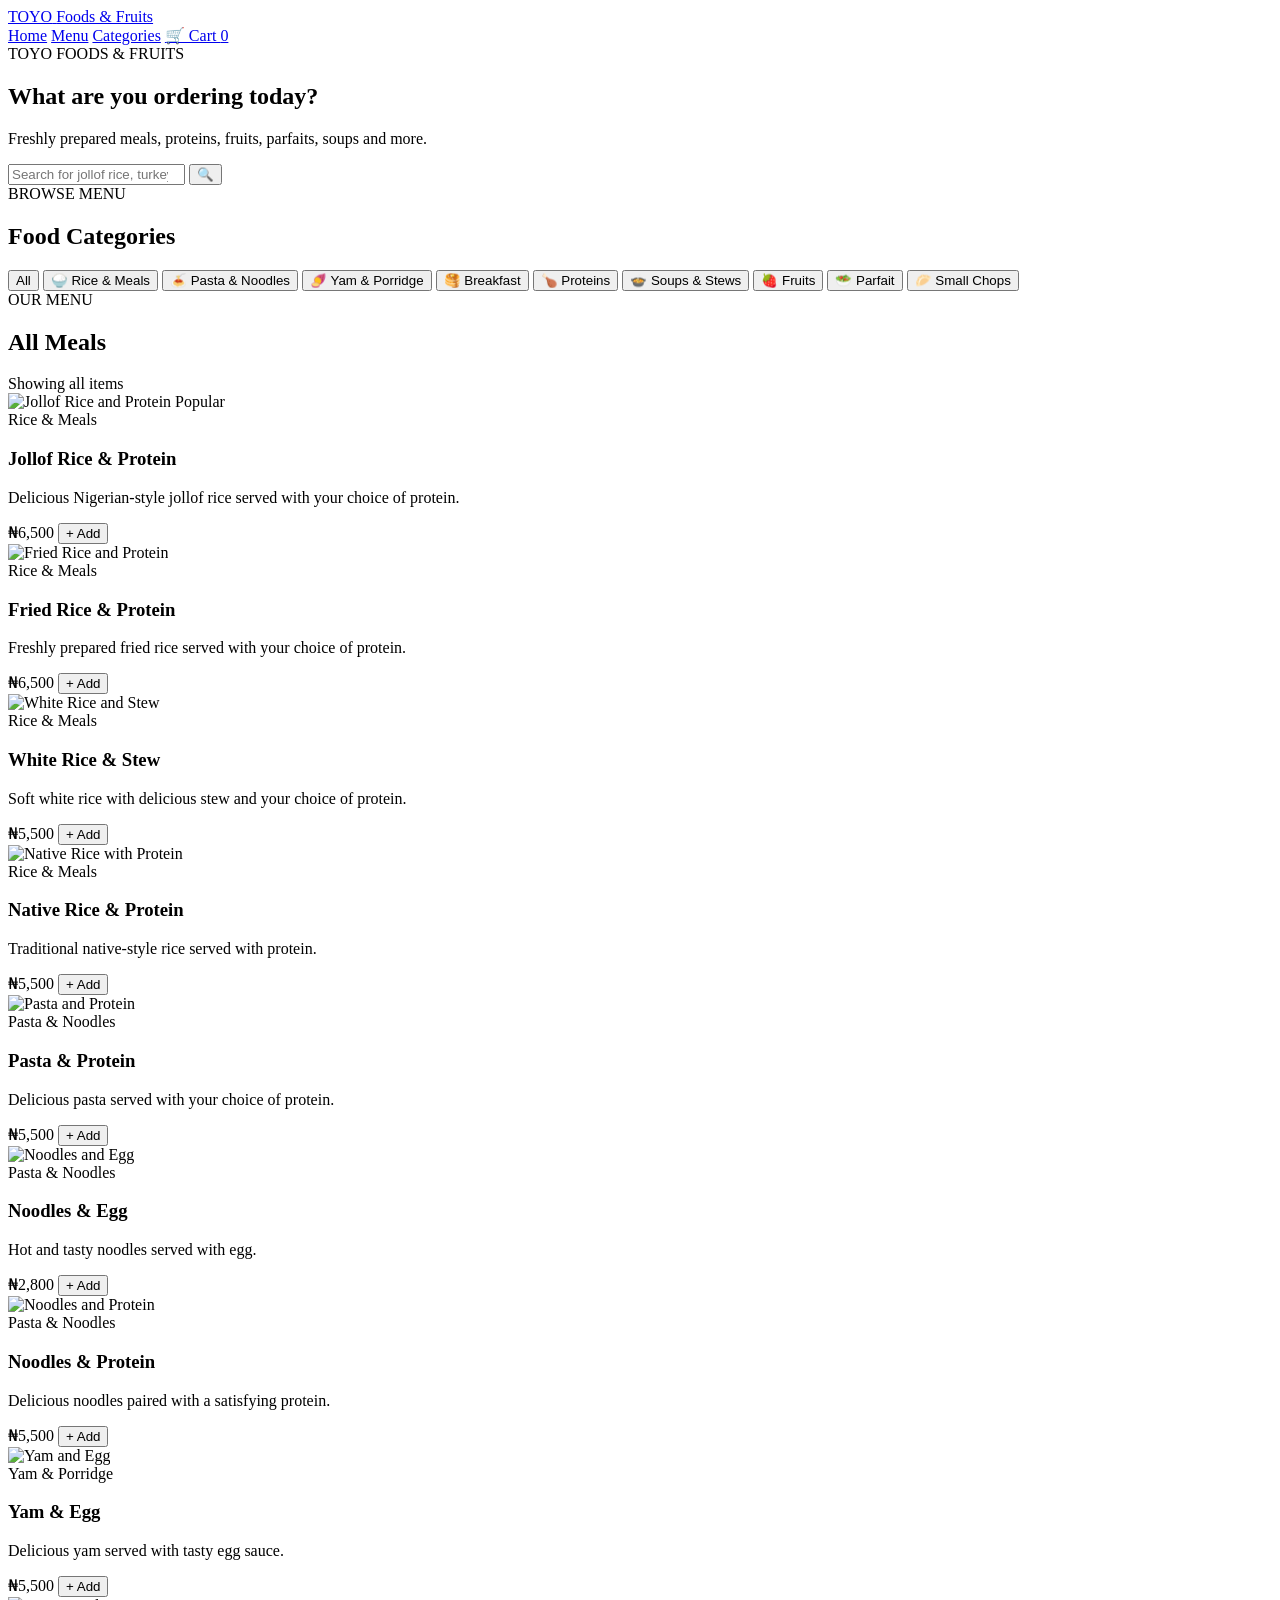
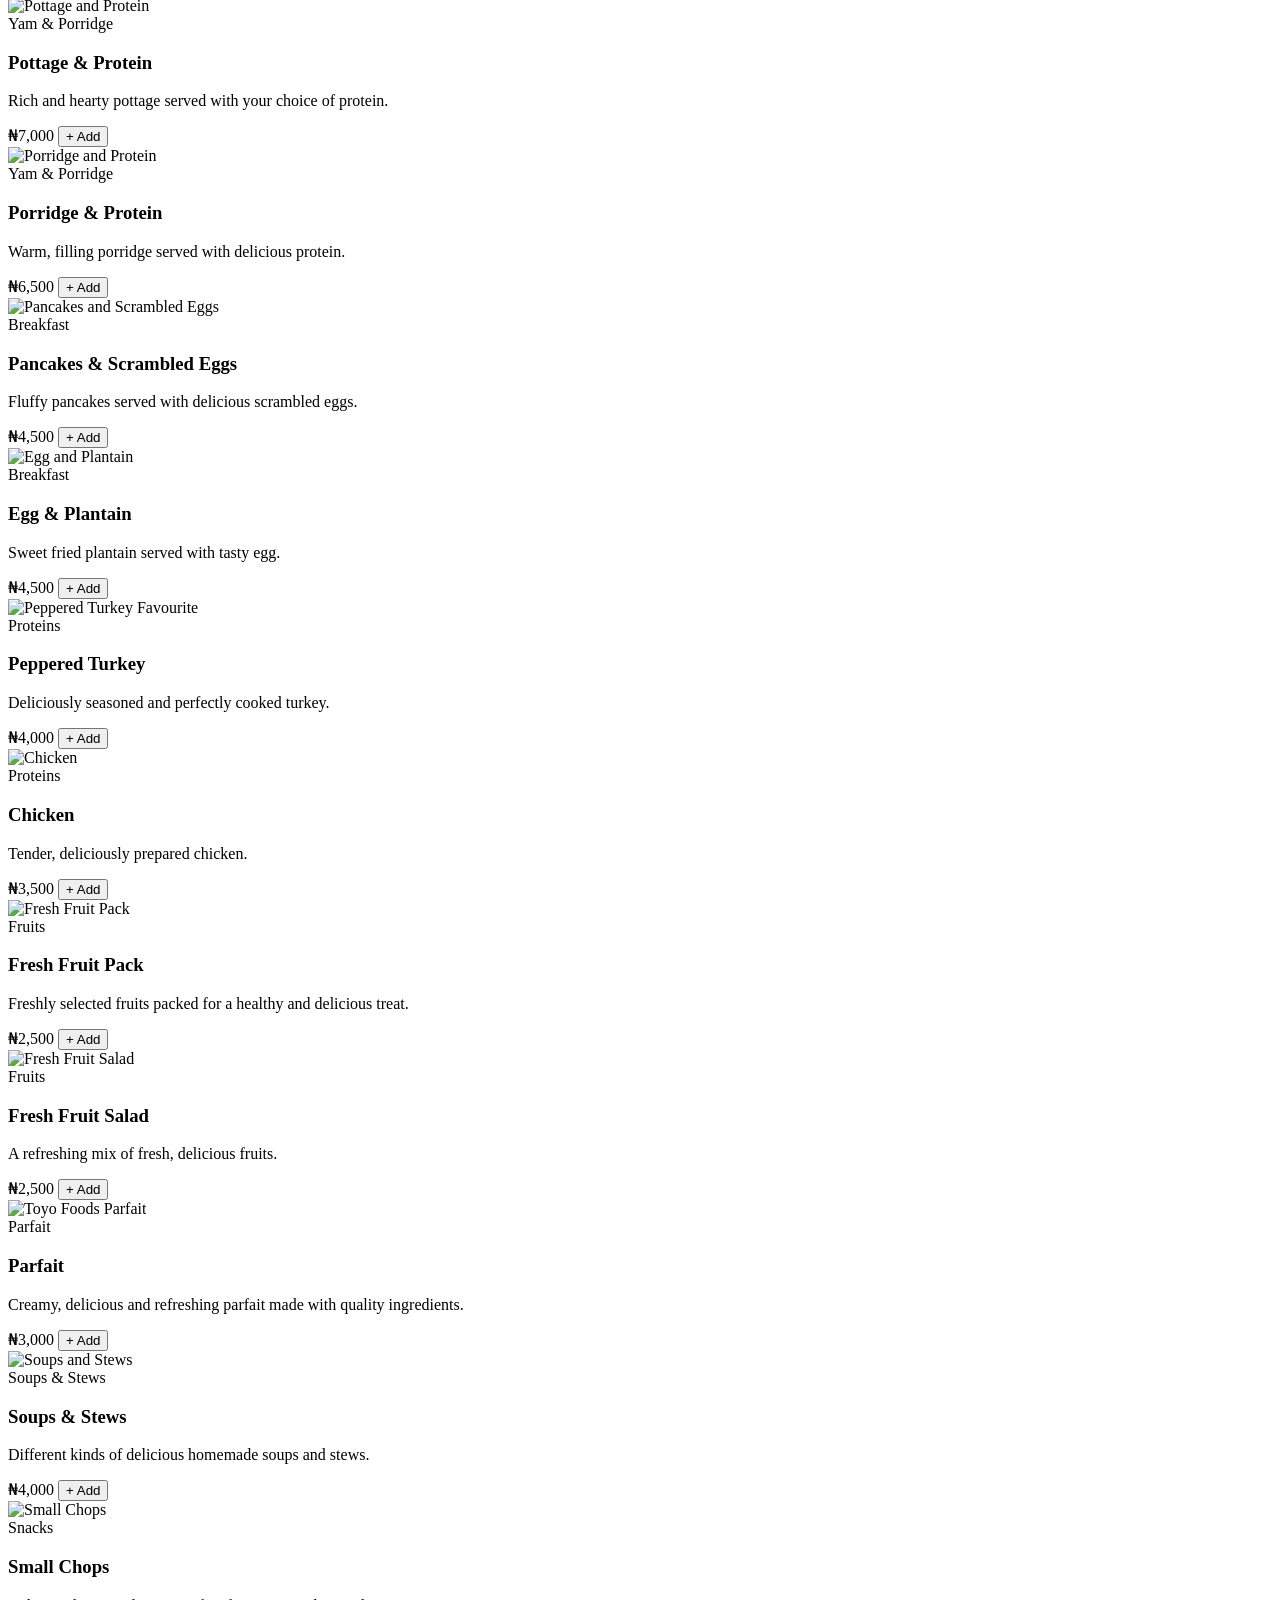
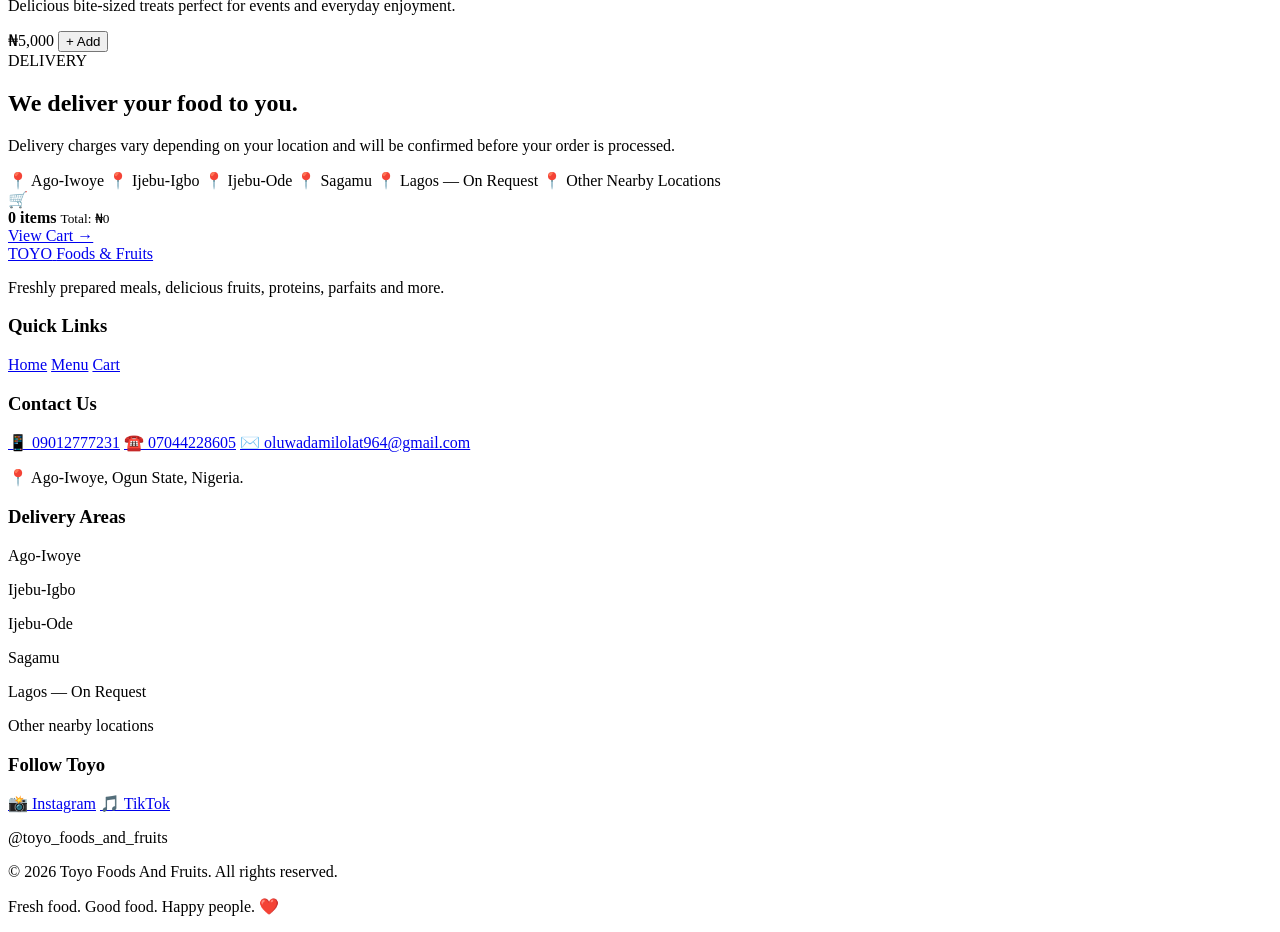
==== index.html @ 5f8ad66f "Add files via upload" ====
<!DOCTYPE html>
<html lang="en">
<head>
    <meta charset="UTF-8">
    <meta name="viewport" content="width=device-width, initial-scale=1.0">
    <meta name="description" content="Shop delicious meals, proteins, fruits, parfaits, soups, noodles, pasta, small chops and more from Toyo Foods And Fruits.">
    <meta name="keywords" content="Toyo Foods And Fruits, food delivery Ago-Iwoye, Nigerian food, Jollof Rice, Fried Rice, White Rice, Turkey, Chicken, Fruits, Parfait, Soups, Small Chops">
    <meta name="author" content="Toyo Foods And Fruits">
    <meta name="theme-color" content="#b00020">
    <title>Menu | Toyo Foods And Fruits</title>

    <link rel="preconnect" href="https://fonts.googleapis.com">
    <link rel="preconnect" href="https://fonts.gstatic.com" crossorigin>
    <link href="https://fonts.googleapis.com/css2?family=DM+Sans:wght@400;500;600;700&family=Playfair+Display:wght@600;700;800&display=swap" rel="stylesheet">
    <link rel="stylesheet" href="css/style.css">
</head>
<body>

<header class="header">
    <div class="container navbar">
        <a href="index.html" class="logo">
            <span class="logo-main">TOYO</span>
            <span class="logo-sub">Foods & Fruits</span>
        </a>
        <nav class="nav">
            <a href="index.html">Home</a>
            <a href="products.html" class="active">Menu</a>
            <a href="#categories">Categories</a>
            <a href="cart.html" class="cart-link">
                🛒 Cart
                <span id="cart-count">0</span>
            </a>
        </nav>
    </div>
</header>

<main>
    <section class="menu-hero">
        <div class="container">
            <span class="section-label">TOYO FOODS & FRUITS</span>
            <h1>What are you <span>ordering today?</span></h1>
            <p>Freshly prepared meals, proteins, fruits, parfaits, soups and more.</p>
            <div class="search-box">
                <input type="search" id="search-input" placeholder="Search for jollof rice, turkey, fruits..." aria-label="Search products">
                <button type="button" id="search-btn" aria-label="Search">🔍</button>
            </div>
        </div>
    </section>

    <section class="categories-section" id="categories">
        <div class="container">
            <div class="section-heading">
                <div>
                    <span class="section-label">BROWSE MENU</span>
                    <h2>Food Categories</h2>
                </div>
            </div>
            <div class="category-list">
                <button class="category-filter active" data-category="all">All</button>
                <button class="category-filter" data-category="rice">🍚 Rice & Meals</button>
                <button class="category-filter" data-category="pasta">🍝 Pasta & Noodles</button>
                <button class="category-filter" data-category="yam">🍠 Yam & Porridge</button>
                <button class="category-filter" data-category="breakfast">🥞 Breakfast</button>
                <button class="category-filter" data-category="protein">🍗 Proteins</button>
                <button class="category-filter" data-category="soups">🍲 Soups & Stews</button>
                <button class="category-filter" data-category="fruits">🍓 Fruits</button>
                <button class="category-filter" data-category="parfait">🥗 Parfait</button>
                <button class="category-filter" data-category="snacks">🥟 Small Chops</button>
            </div>
        </div>
    </section>

    <section class="products-section" id="all-menu">
        <div class="container">
            <div class="section-heading">
                <div>
                    <span class="section-label">OUR MENU</span>
                    <h2>All Meals</h2>
                </div>
                <span class="product-count" id="product-count">Showing all items</span>
            </div>

            <div class="product-grid" id="product-grid">

                <!-- RICE & MEALS -->
                <article class="product-card" data-category="rice" data-name="Jollof Rice and Protein">
                    <div class="product-image">
                        <img src="https://images.unsplash.com/photo-1604329760661-e7b2c5e6d8e0?w=800&q=80" alt="Jollof Rice and Protein" loading="lazy">
                        <span class="product-badge">Popular</span>
                    </div>
                    <div class="product-info">
                        <span class="product-category">Rice & Meals</span>
                        <h3>Jollof Rice & Protein</h3>
                        <p>Delicious Nigerian-style jollof rice served with your choice of protein.</p>
                        <div class="product-bottom">
                            <span class="price">₦6,500</span>
                            <button class="add-cart" data-product="Jollof Rice & Protein" data-price="6500">+ Add</button>
                        </div>
                    </div>
                </article>

                <article class="product-card" data-category="rice" data-name="Fried Rice and Protein">
                    <div class="product-image">
                        <img src="https://answersafrica.com/wp-content/uploads/2016/02/nigerian-fried-rice.jpg" alt="Fried Rice and Protein" loading="lazy">
                    </div>
                    <div class="product-info">
                        <span class="product-category">Rice & Meals</span>
                        <h3>Fried Rice & Protein</h3>
                        <p>Freshly prepared fried rice served with your choice of protein.</p>
                        <div class="product-bottom">
                            <span class="price">₦6,500</span>
                            <button class="add-cart" data-product="Fried Rice & Protein" data-price="6500">+ Add</button>
                        </div>
                    </div>
                </article>

                <article class="product-card" data-category="rice" data-name="White Rice and Stew">
                    <div class="product-image">
                        <img src="https://images.unsplash.com/photo-1516684669134-de6f7c473a2a?w=800&q=80" alt="White Rice and Stew" loading="lazy">
                    </div>
                    <div class="product-info">
                        <span class="product-category">Rice & Meals</span>
                        <h3>White Rice & Stew</h3>
                        <p>Soft white rice with delicious stew and your choice of protein.</p>
                        <div class="product-bottom">
                            <span class="price">₦5,500</span>
                            <button class="add-cart" data-product="White Rice and Stew" data-price="5500">+ Add</button>
                        </div>
                    </div>
                </article>

                <article class="product-card" data-category="rice" data-name="Native Rice with Protein">
                    <div class="product-image">
                        <img src="https://images.unsplash.com/photo-1586201375761-83865001e31c?w=800&q=80" alt="Native Rice with Protein" loading="lazy">
                    </div>
                    <div class="product-info">
                        <span class="product-category">Rice & Meals</span>
                        <h3>Native Rice & Protein</h3>
                        <p>Traditional native-style rice served with protein.</p>
                        <div class="product-bottom">
                            <span class="price">₦5,500</span>
                            <button class="add-cart" data-product="Native Rice and Protein" data-price="5500">+ Add</button>
                        </div>
                    </div>
                </article>

                <!-- PASTA & NOODLES -->
                <article class="product-card" data-category="pasta" data-name="Pasta and Protein">
                    <div class="product-image">
                        <img src="https://images.unsplash.com/photo-1621996346565-e3dbc646d9a9?w=800&q=80" alt="Pasta and Protein" loading="lazy">
                    </div>
                    <div class="product-info">
                        <span class="product-category">Pasta & Noodles</span>
                        <h3>Pasta & Protein</h3>
                        <p>Delicious pasta served with your choice of protein.</p>
                        <div class="product-bottom">
                            <span class="price">₦5,500</span>
                            <button class="add-cart" data-product="Pasta and Protein" data-price="5500">+ Add</button>
                        </div>
                    </div>
                </article>

                <article class="product-card" data-category="pasta" data-name="Noodles and Egg">
                    <div class="product-image">
                        <img src="https://images.unsplash.com/photo-1569718212165-3a8278d5f624?w=800&q=80" alt="Noodles and Egg" loading="lazy">
                    </div>
                    <div class="product-info">
                        <span class="product-category">Pasta & Noodles</span>
                        <h3>Noodles & Egg</h3>
                        <p>Hot and tasty noodles served with egg.</p>
                        <div class="product-bottom">
                            <span class="price">₦2,800</span>
                            <button class="add-cart" data-product="Noodles and Egg" data-price="2800">+ Add</button>
                        </div>
                    </div>
                </article>

                <article class="product-card" data-category="pasta" data-name="Noodles and Protein">
                    <div class="product-image">
                        <img src="https://images.unsplash.com/photo-1612929632978-d9d548359d96?w=800&q=80" alt="Noodles and Protein" loading="lazy">
                    </div>
                    <div class="product-info">
                        <span class="product-category">Pasta & Noodles</span>
                        <h3>Noodles & Protein</h3>
                        <p>Delicious noodles paired with a satisfying protein.</p>
                        <div class="product-bottom">
                            <span class="price">₦5,500</span>
                            <button class="add-cart" data-product="Noodles and Protein" data-price="5500">+ Add</button>
                        </div>
                    </div>
                </article>

                <!-- YAM & PORRIDGE -->
                <article class="product-card" data-category="yam" data-name="Yam and Egg">
                    <div class="product-image">
                        <img src="https://images.unsplash.com/photo-1604329760661-e7b2c5e6d8e0?w=800&q=80" alt="Yam and Egg" loading="lazy">
                    </div>
                    <div class="product-info">
                        <span class="product-category">Yam & Porridge</span>
                        <h3>Yam & Egg</h3>
                        <p>Delicious yam served with tasty egg sauce.</p>
                        <div class="product-bottom">
                            <span class="price">₦5,500</span>
                            <button class="add-cart" data-product="Yam and Egg" data-price="5500">+ Add</button>
                        </div>
                    </div>
                </article>

                <article class="product-card" data-category="yam" data-name="Pottage and Protein">
                    <div class="product-image">
                        <img src="https://images.unsplash.com/photo-1547592166-23ac45744acd?w=800&q=80" alt="Pottage and Protein" loading="lazy">
                    </div>
                    <div class="product-info">
                        <span class="product-category">Yam & Porridge</span>
                        <h3>Pottage & Protein</h3>
                        <p>Rich and hearty pottage served with your choice of protein.</p>
                        <div class="product-bottom">
                            <span class="price">₦7,000</span>
                            <button class="add-cart" data-product="Pottage and Protein" data-price="7000">+ Add</button>
                        </div>
                    </div>
                </article>

                <article class="product-card" data-category="yam" data-name="Porridge and Protein">
                    <div class="product-image">
                        <img src="https://images.unsplash.com/photo-1547592166-23ac45744acd?w=800&q=80" alt="Porridge and Protein" loading="lazy">
                    </div>
                    <div class="product-info">
                        <span class="product-category">Yam & Porridge</span>
                        <h3>Porridge & Protein</h3>
                        <p>Warm, filling porridge served with delicious protein.</p>
                        <div class="product-bottom">
                            <span class="price">₦6,500</span>
                            <button class="add-cart" data-product="Porridge and Protein" data-price="6500">+ Add</button>
                        </div>
                    </div>
                </article>

                <!-- BREAKFAST -->
                <article class="product-card" data-category="breakfast" data-name="Pancakes and Scrambled Eggs">
                    <div class="product-image">
                        <img src="https://images.unsplash.com/photo-1528207776546-365bb710ee93?w=800&q=80" alt="Pancakes and Scrambled Eggs" loading="lazy">
                    </div>
                    <div class="product-info">
                        <span class="product-category">Breakfast</span>
                        <h3>Pancakes & Scrambled Eggs</h3>
                        <p>Fluffy pancakes served with delicious scrambled eggs.</p>
                        <div class="product-bottom">
                            <span class="price">₦4,500</span>
                            <button class="add-cart" data-product="Pancakes and Scrambled Eggs" data-price="4500">+ Add</button>
                        </div>
                    </div>
                </article>

                <article class="product-card" data-category="breakfast" data-name="Egg and Plantain">
                    <div class="product-image">
                        <img src="https://images.unsplash.com/photo-1604329760661-e7b2c5e6d8e0?w=800&q=80" alt="Egg and Plantain" loading="lazy">
                    </div>
                    <div class="product-info">
                        <span class="product-category">Breakfast</span>
                        <h3>Egg & Plantain</h3>
                        <p>Sweet fried plantain served with tasty egg.</p>
                        <div class="product-bottom">
                            <span class="price">₦4,500</span>
                            <button class="add-cart" data-product="Egg and Plantain" data-price="4500">+ Add</button>
                        </div>
                    </div>
                </article>

                <!-- PROTEINS -->
                <article class="product-card" data-category="protein" data-name="Peppered Turkey">
                    <div class="product-image">
                        <img src="https://images.unsplash.com/photo-1604503468506-a8da13d82791?w=800&q=80" alt="Peppered Turkey" loading="lazy">
                        <span class="product-badge">Favourite</span>
                    </div>
                    <div class="product-info">
                        <span class="product-category">Proteins</span>
                        <h3>Peppered Turkey</h3>
                        <p>Deliciously seasoned and perfectly cooked turkey.</p>
                        <div class="product-bottom">
                            <span class="price">₦4,000</span>
                            <button class="add-cart" data-product="Peppered Turkey" data-price="4000">+ Add</button>
                        </div>
                    </div>
                </article>

                <article class="product-card" data-category="protein" data-name="Chicken">
                    <div class="product-image">
                        <img src="https://images.unsplash.com/photo-1598103442097-8b74394b95c6?w=800&q=80" alt="Chicken" loading="lazy">
                    </div>
                    <div class="product-info">
                        <span class="product-category">Proteins</span>
                        <h3>Chicken</h3>
                        <p>Tender, deliciously prepared chicken.</p>
                        <div class="product-bottom">
                            <span class="price">₦3,500</span>
                            <button class="add-cart" data-product="Chicken" data-price="3500">+ Add</button>
                        </div>
                    </div>
                </article>

                <!-- FRUITS -->
                <article class="product-card" data-category="fruits" data-name="Fruit Pack">
                    <div class="product-image">
                        <img src="https://images.unsplash.com/photo-1610832958506-aa56368176cf?w=800&q=80" alt="Fresh Fruit Pack" loading="lazy">
                    </div>
                    <div class="product-info">
                        <span class="product-category">Fruits</span>
                        <h3>Fresh Fruit Pack</h3>
                        <p>Freshly selected fruits packed for a healthy and delicious treat.</p>
                        <div class="product-bottom">
                            <span class="price">₦2,500</span>
                            <button class="add-cart" data-product="Fruit Pack" data-price="2500">+ Add</button>
                        </div>
                    </div>
                </article>

                <article class="product-card" data-category="fruits" data-name="Fruit Salad">
                    <div class="product-image">
                        <img src="https://images.unsplash.com/photo-1564093497595-593b96d80180?w=800&q=80" alt="Fresh Fruit Salad" loading="lazy">
                    </div>
                    <div class="product-info">
                        <span class="product-category">Fruits</span>
                        <h3>Fresh Fruit Salad</h3>
                        <p>A refreshing mix of fresh, delicious fruits.</p>
                        <div class="product-bottom">
                            <span class="price">₦2,500</span>
                            <button class="add-cart" data-product="Fruit Salad" data-price="2500">+ Add</button>
                        </div>
                    </div>
                </article>

                <!-- PARFAIT -->
                <article class="product-card" data-category="parfait" data-name="Parfait">
                    <div class="product-image">
                        <img src="https://images.unsplash.com/photo-1488477181946-6428a0291777?w=800&q=80" alt="Toyo Foods Parfait" loading="lazy">
                    </div>
                    <div class="product-info">
                        <span class="product-category">Parfait</span>
                        <h3>Parfait</h3>
                        <p>Creamy, delicious and refreshing parfait made with quality ingredients.</p>
                        <div class="product-bottom">
                            <span class="price">₦3,000</span>
                            <button class="add-cart" data-product="Parfait" data-price="3000">+ Add</button>
                        </div>
                    </div>
                </article>

                <!-- SOUPS & STEWS -->
                <article class="product-card" data-category="soups" data-name="Soups and Stews">
                    <div class="product-image">
                        <img src="https://images.unsplash.com/photo-1547592166-23ac45744acd?w=800&q=80" alt="Soups and Stews" loading="lazy">
                    </div>
                    <div class="product-info">
                        <span class="product-category">Soups & Stews</span>
                        <h3>Soups & Stews</h3>
                        <p>Different kinds of delicious homemade soups and stews.</p>
                        <div class="product-bottom">
                            <span class="price">₦4,000</span>
                            <button class="add-cart" data-product="Soups and Stews" data-price="4000">+ Add</button>
                        </div>
                    </div>
                </article>

                <!-- SMALL CHOPS -->
                <article class="product-card" data-category="snacks" data-name="Small Chops">
                    <div class="product-image">
                        <img src="https://images.unsplash.com/photo-1626082927389-6cd097cdc6ec?w=800&q=80" alt="Small Chops" loading="lazy">
                    </div>
                    <div class="product-info">
                        <span class="product-category">Snacks</span>
                        <h3>Small Chops</h3>
                        <p>Delicious bite-sized treats perfect for events and everyday enjoyment.</p>
                        <div class="product-bottom">
                            <span class="price">₦5,000</span>
                            <button class="add-cart" data-product="Small Chops" data-price="5000">+ Add</button>
                        </div>
                    </div>
                </article>

            </div>
        </div>
    </section>

    <section class="delivery-section">
        <div class="container">
            <div class="delivery-content">
                <span class="section-label">DELIVERY</span>
                <h2>We deliver your food to you.</h2>
                <p>Delivery charges vary depending on your location and will be confirmed before your order is processed.</p>
                <div class="delivery-areas">
                    <span>📍 Ago-Iwoye</span>
                    <span>📍 Ijebu-Igbo</span>
                    <span>📍 Ijebu-Ode</span>
                    <span>📍 Sagamu</span>
                    <span>📍 Lagos — On Request</span>
                    <span>📍 Other Nearby Locations</span>
                </div>
            </div>
        </div>
    </section>
</main>

<div class="cart-bar" id="cart-bar">
    <div class="cart-summary">
        <span class="cart-icon">🛒</span>
        <div>
            <strong><span id="cart-items">0</span> items</strong>
            <small>Total: ₦<span id="cart-total">0</span></small>
        </div>
    </div>
    <a href="cart.html" class="checkout-btn">View Cart →</a>
</div>

<footer class="footer">
    <div class="container footer-grid">
        <div class="footer-column footer-brand">
            <a href="index.html" class="logo">
                <span class="logo-main">TOYO</span>
                <span class="logo-sub">Foods & Fruits</span>
            </a>
            <p>Freshly prepared meals, delicious fruits, proteins, parfaits and more.</p>
        </div>
        <div class="footer-column">
            <h3>Quick Links</h3>
            <a href="index.html">Home</a>
            <a href="products.html">Menu</a>
            <a href="cart.html">Cart</a>
        </div>
        <div class="footer-column">
            <h3>Contact Us</h3>
            <a href="tel:09012777231">📱 09012777231</a>
            <a href="tel:07044228605">☎️ 07044228605</a>
            <a href="mailto:oluwadamilolat964@gmail.com">✉️ oluwadamilolat964@gmail.com</a>
            <p>📍 Ago-Iwoye, Ogun State, Nigeria.</p>
        </div>
        <div class="footer-column">
            <h3>Delivery Areas</h3>
            <p>Ago-Iwoye</p>
            <p>Ijebu-Igbo</p>
            <p>Ijebu-Ode</p>
            <p>Sagamu</p>
            <p>Lagos — On Request</p>
            <p>Other nearby locations</p>
        </div>
        <div class="footer-column">
            <h3>Follow Toyo</h3>
            <a href="https://www.instagram.com/toyofoodsandfruits/" target="_blank" rel="noopener noreferrer">📸 Instagram</a>
            <a href="#" target="_blank" rel="noopener noreferrer">🎵 TikTok</a>
            <p>@toyo_foods_and_fruits</p>
        </div>
    </div>
    <div class="footer-bottom">
        <div class="container">
            <p>© 2026 Toyo Foods And Fruits. All rights reserved.</p>
            <p>Fresh food. Good food. Happy people. ❤️</p>
        </div>
    </div>
</footer>

<script src="js/script.js"></script>
</body>
</html>
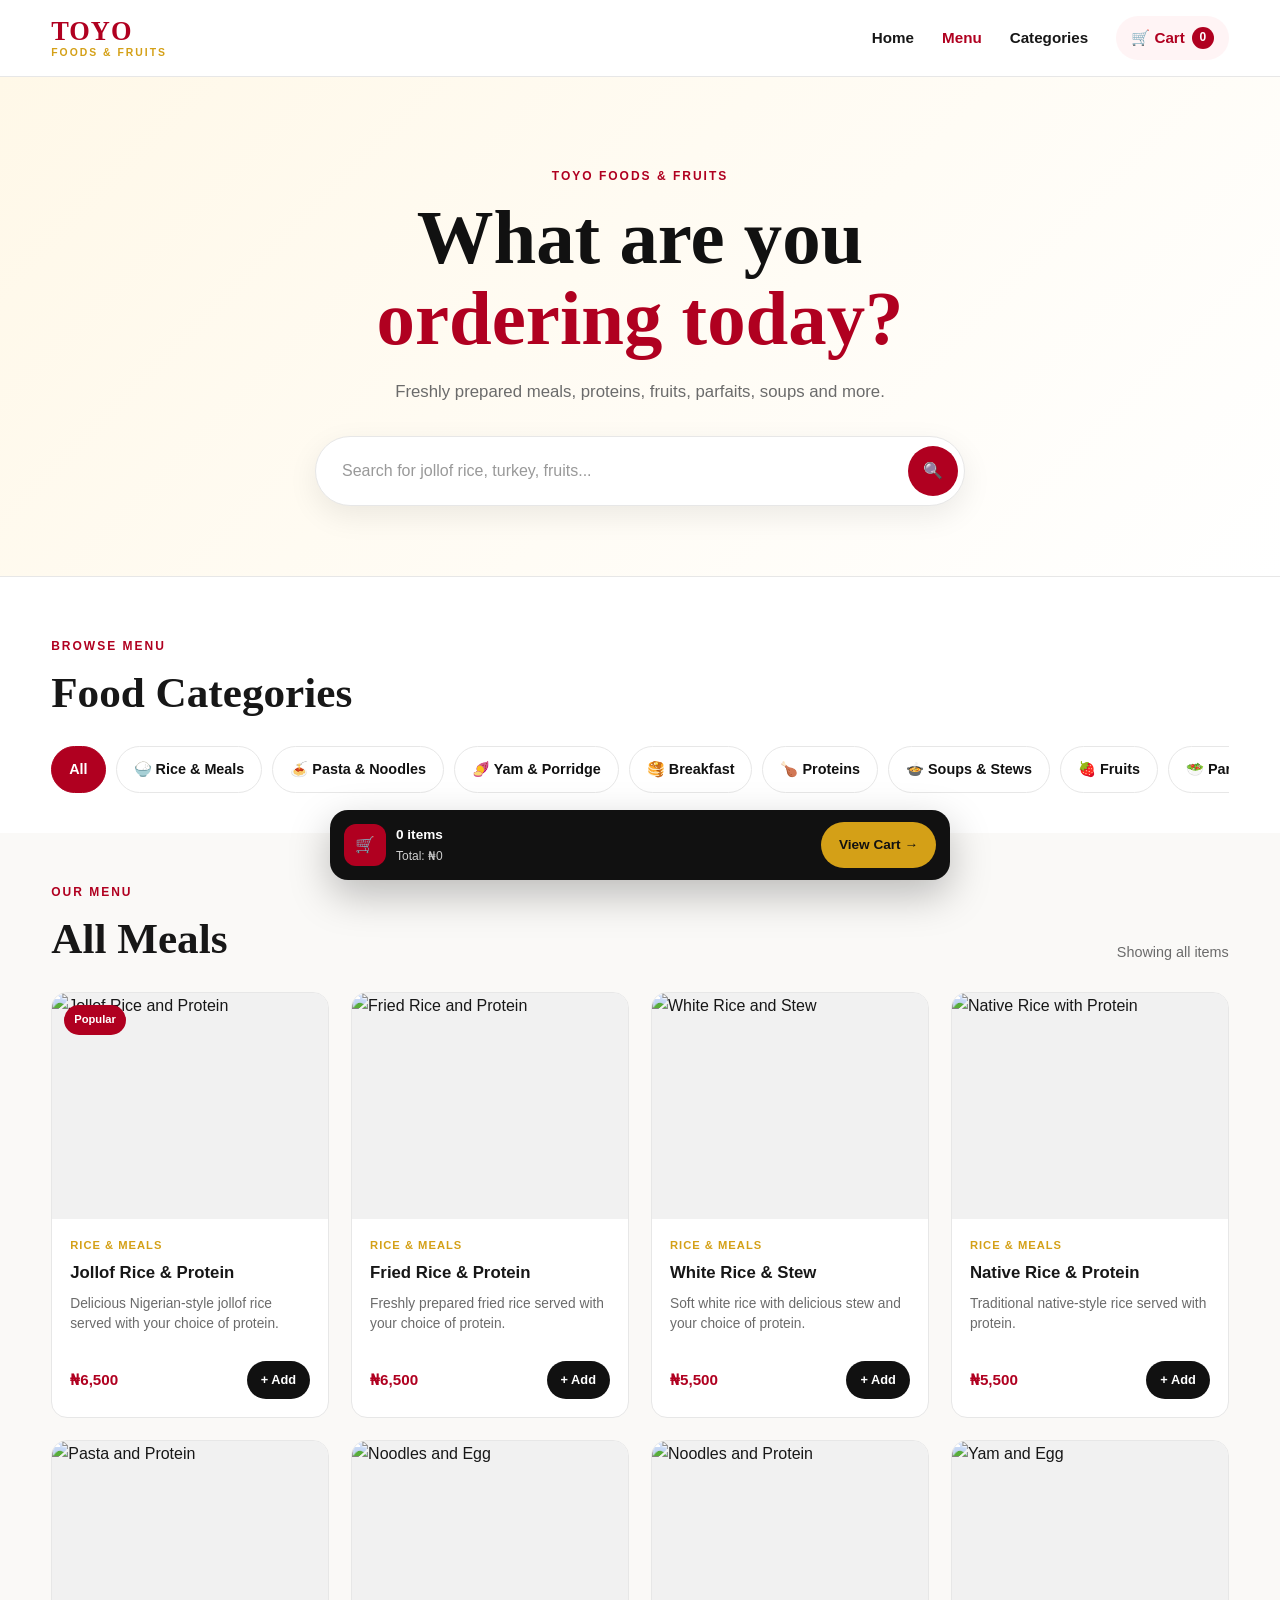
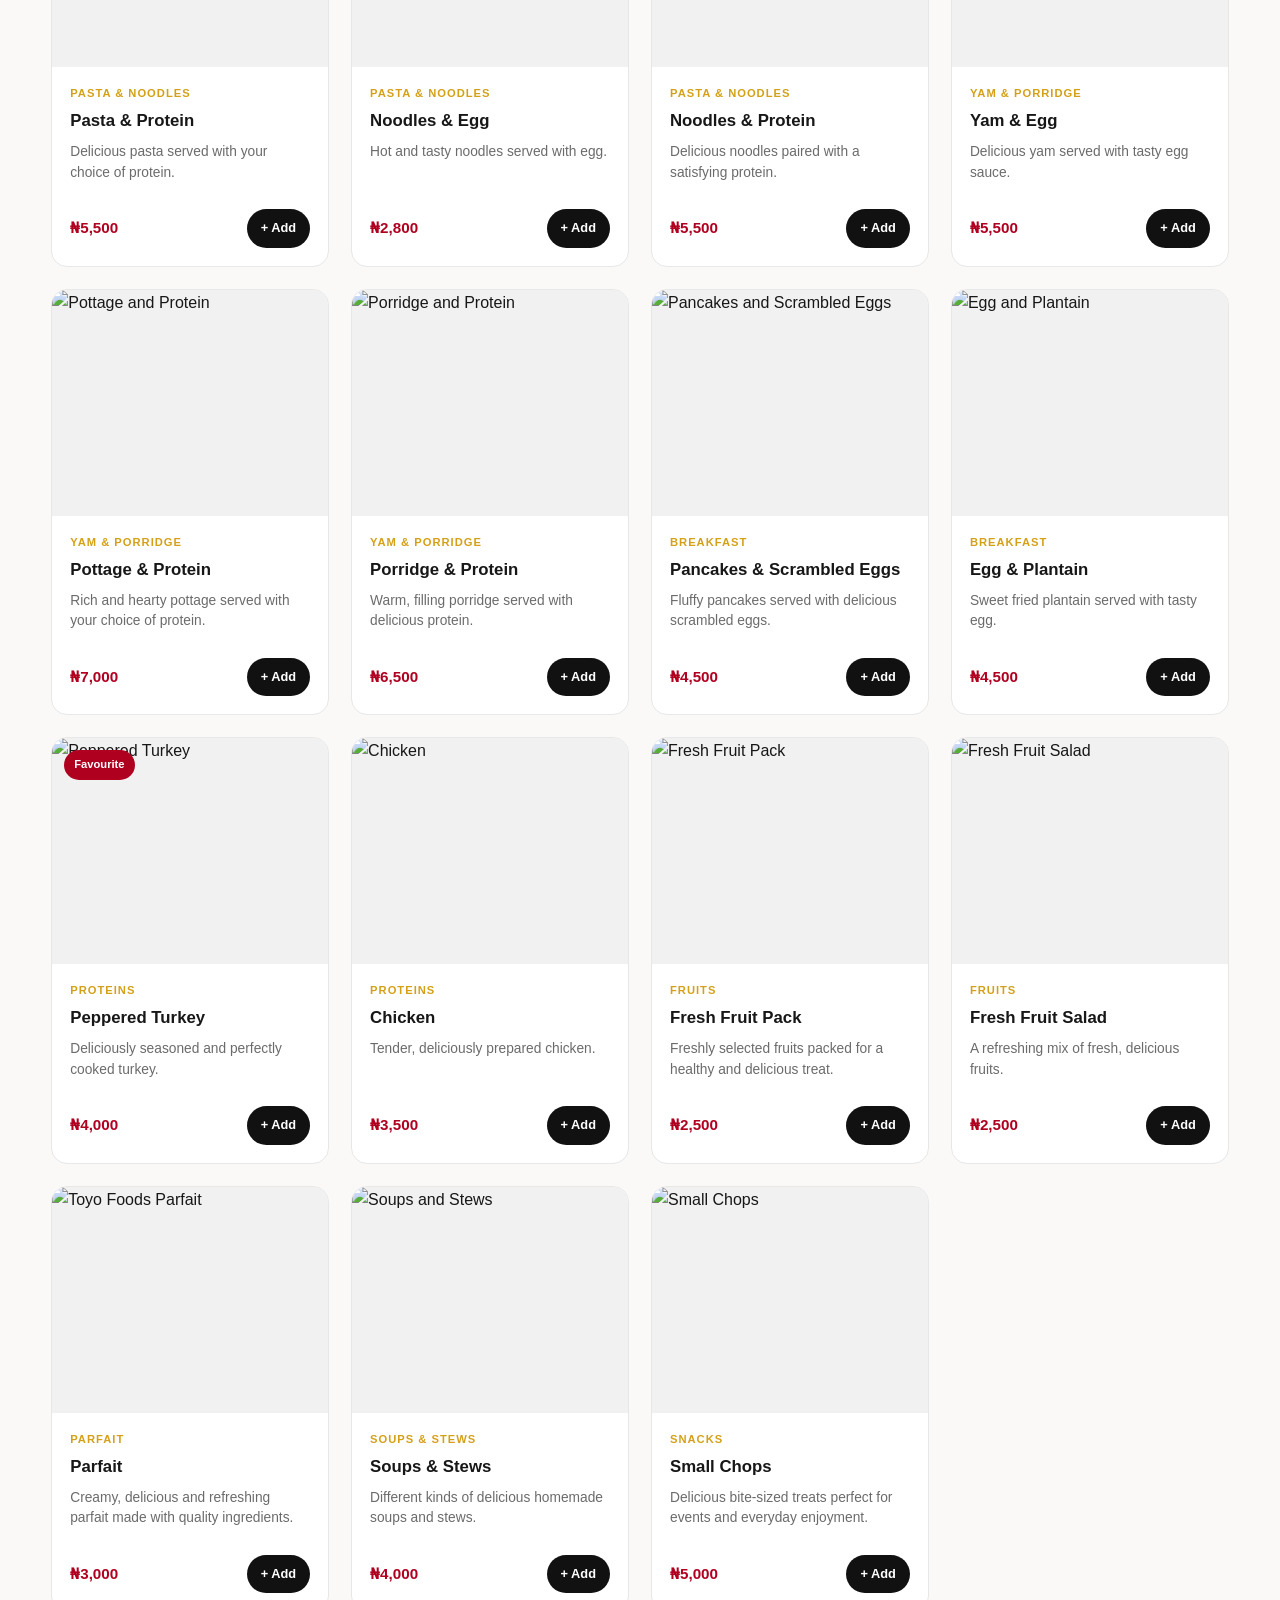
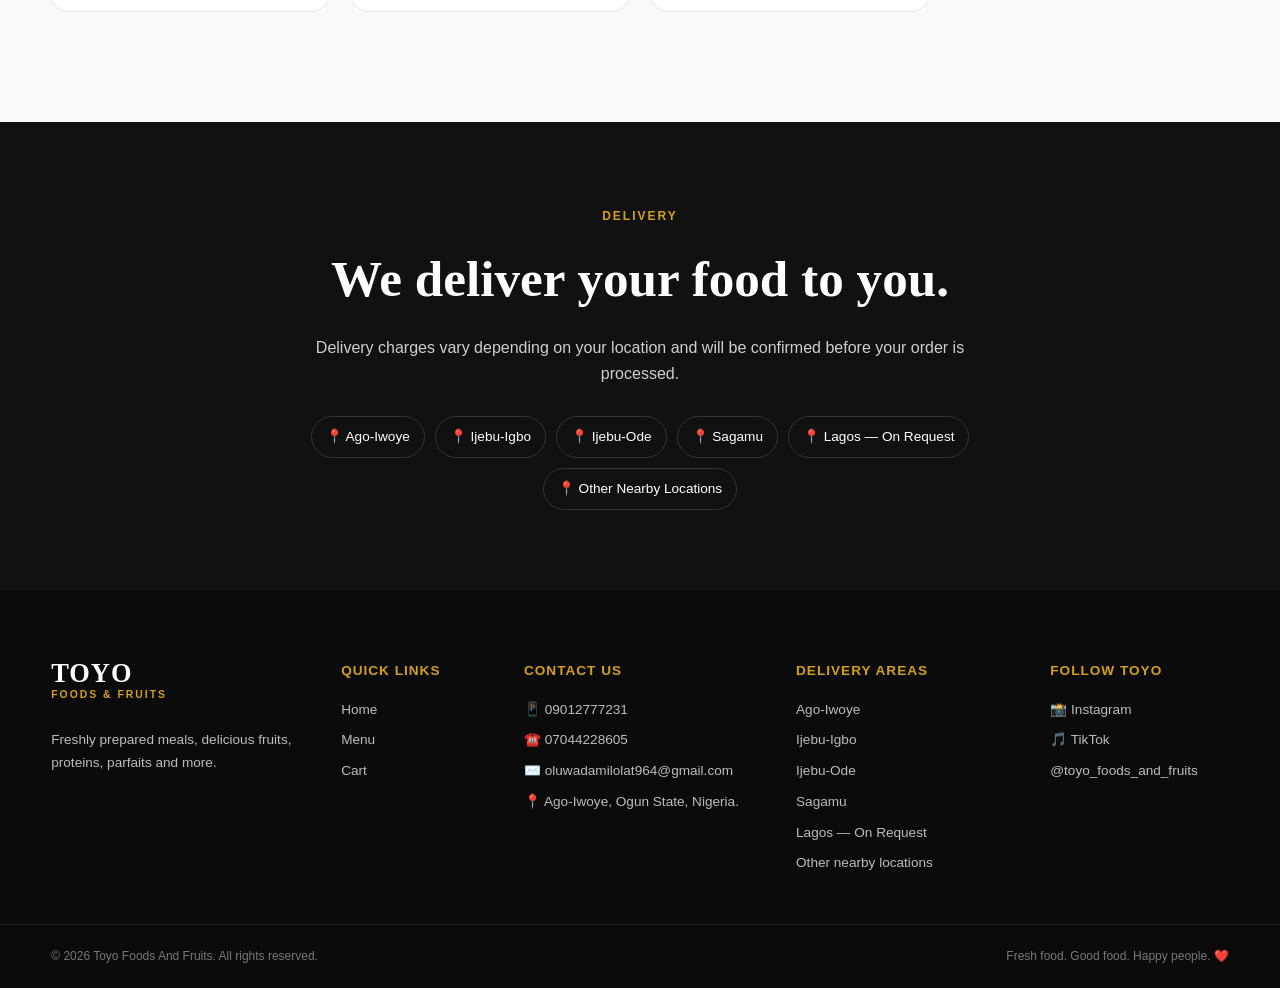
==== commit afcf73fe: "Update print statement from 'Hello' to 'Goodbye'" ====
--- a/index.html
+++ b/index.html
@@ -12,7 +12,7 @@
     <link rel="preconnect" href="https://fonts.googleapis.com">
     <link rel="preconnect" href="https://fonts.gstatic.com" crossorigin>
     <link href="https://fonts.googleapis.com/css2?family=DM+Sans:wght@400;500;600;700&family=Playfair+Display:wght@600;700;800&display=swap" rel="stylesheet">
-    <link rel="stylesheet" href="css/style.css">
+    <link rel="stylesheet" href="style.css">
 </head>
 <body>
 
@@ -460,4 +460,4 @@
 
 <script src="js/script.js"></script>
 </body>
-</html>+</html>
--- a/style.css
+++ b/style.css
@@ -0,0 +1,1064 @@
+
+/* =========================================================
+   TOYO FOODS & FRUITS
+   MAIN STYLESHEET
+========================================================= */
+
+
+/* =========================================================
+   RESET
+========================================================= */
+
+* {
+    margin: 0;
+    padding: 0;
+    box-sizing: border-box;
+}
+
+html {
+    scroll-behavior: smooth;
+}
+
+body {
+    font-family: "DM Sans", sans-serif;
+    background: #ffffff;
+    color: #171717;
+    line-height: 1.6;
+}
+
+img {
+    width: 100%;
+    display: block;
+}
+
+button,
+input {
+    font: inherit;
+}
+
+button {
+    cursor: pointer;
+}
+
+a {
+    text-decoration: none;
+    color: inherit;
+}
+
+
+/* =========================================================
+   BRAND VARIABLES
+========================================================= */
+
+:root {
+
+    --red: #b00020;
+    --dark-red: #8f001a;
+
+    --gold: #d4a017;
+    --light-gold: #f4df9b;
+
+    --black: #111111;
+    --dark: #1a1a1a;
+
+    --white: #ffffff;
+    --off-white: #faf9f7;
+
+    --gray: #6b6b6b;
+    --light-gray: #eeeeee;
+
+    --border: #e7e7e7;
+
+    --shadow:
+        0 10px 30px rgba(0, 0, 0, 0.08);
+
+    --radius: 16px;
+}
+
+
+/* =========================================================
+   GLOBAL CONTAINER
+========================================================= */
+
+.container {
+    width: min(1180px, 92%);
+    margin: 0 auto;
+}
+
+
+/* =========================================================
+   HEADER
+========================================================= */
+
+.header {
+    position: sticky;
+    top: 0;
+    z-index: 1000;
+
+    background: rgba(255, 255, 255, 0.96);
+
+    backdrop-filter: blur(12px);
+
+    border-bottom: 1px solid var(--border);
+}
+
+
+.navbar {
+    min-height: 76px;
+
+    display: flex;
+    align-items: center;
+    justify-content: space-between;
+
+    gap: 30px;
+}
+
+
+/* =========================================================
+   LOGO
+========================================================= */
+
+.logo {
+    display: inline-flex;
+    flex-direction: column;
+
+    line-height: 1;
+}
+
+.logo-main {
+    font-family: "Playfair Display", serif;
+
+    font-size: 1.65rem;
+    font-weight: 800;
+
+    color: var(--red);
+
+    letter-spacing: 1px;
+}
+
+.logo-sub {
+    margin-top: 4px;
+
+    font-size: 0.65rem;
+    font-weight: 700;
+
+    color: var(--gold);
+
+    text-transform: uppercase;
+    letter-spacing: 2px;
+}
+
+
+/* =========================================================
+   NAVIGATION
+========================================================= */
+
+.nav {
+    display: flex;
+    align-items: center;
+    gap: 28px;
+}
+
+.nav a {
+    font-size: 0.95rem;
+    font-weight: 600;
+
+    transition:
+        color 0.2s ease,
+        transform 0.2s ease;
+}
+
+.nav a:hover,
+.nav a.active {
+    color: var(--red);
+}
+
+.cart-link {
+    display: flex;
+    align-items: center;
+    gap: 7px;
+
+    padding: 10px 15px;
+
+    border-radius: 999px;
+
+    background: #fff4f5;
+    color: var(--red) !important;
+}
+
+#cart-count {
+    min-width: 22px;
+    height: 22px;
+
+    display: inline-flex;
+    align-items: center;
+    justify-content: center;
+
+    border-radius: 50%;
+
+    background: var(--red);
+    color: white;
+
+    font-size: 0.75rem;
+}
+
+
+/* =========================================================
+   MENU HERO
+========================================================= */
+
+.menu-hero {
+    background:
+        linear-gradient(
+            135deg,
+            #fff8e8,
+            #fff
+        );
+
+    padding: 85px 0 70px;
+
+    border-bottom: 1px solid var(--border);
+}
+
+.menu-hero .container {
+    text-align: center;
+}
+
+.section-label {
+    display: inline-block;
+
+    margin-bottom: 12px;
+
+    font-size: 0.75rem;
+    font-weight: 800;
+
+    letter-spacing: 2px;
+
+    text-transform: uppercase;
+
+    color: var(--red);
+}
+
+.menu-hero h1 {
+    max-width: 750px;
+
+    margin: 0 auto;
+
+    font-family: "Playfair Display", serif;
+
+    font-size: clamp(2.5rem, 6vw, 5rem);
+
+    line-height: 1.05;
+
+    color: var(--black);
+}
+
+.menu-hero h1 span {
+    color: var(--red);
+}
+
+.menu-hero p {
+    max-width: 600px;
+
+    margin: 20px auto 30px;
+
+    color: var(--gray);
+
+    font-size: 1.05rem;
+}
+
+
+/* =========================================================
+   SEARCH
+========================================================= */
+
+.search-box {
+    width: min(650px, 100%);
+
+    margin: 0 auto;
+
+    display: flex;
+    align-items: center;
+
+    background: white;
+
+    border: 1px solid var(--border);
+
+    border-radius: 999px;
+
+    padding: 6px;
+
+    box-shadow: var(--shadow);
+}
+
+.search-box input {
+    flex: 1;
+
+    border: none;
+    outline: none;
+
+    padding: 15px 20px;
+
+    background: transparent;
+
+    color: var(--black);
+}
+
+.search-box input::placeholder {
+    color: #999;
+}
+
+.search-box button {
+    width: 50px;
+    height: 50px;
+
+    border: none;
+
+    border-radius: 50%;
+
+    background: var(--red);
+    color: white;
+
+    transition: transform 0.2s ease;
+}
+
+.search-box button:hover {
+    transform: scale(1.05);
+}
+
+
+/* =========================================================
+   CATEGORIES
+========================================================= */
+
+.categories-section {
+    padding: 55px 0 30px;
+
+    background: var(--white);
+}
+
+.section-heading {
+    display: flex;
+    align-items: end;
+    justify-content: space-between;
+
+    gap: 20px;
+
+    margin-bottom: 28px;
+}
+
+.section-heading h2 {
+    font-family: "Playfair Display", serif;
+
+    font-size: clamp(1.8rem, 4vw, 2.7rem);
+
+    line-height: 1.15;
+}
+
+.category-list {
+    display: flex;
+
+    gap: 10px;
+
+    overflow-x: auto;
+
+    padding-bottom: 10px;
+
+    scrollbar-width: none;
+}
+
+.category-list::-webkit-scrollbar {
+    display: none;
+}
+
+.category-filter {
+    flex-shrink: 0;
+
+    border: 1px solid var(--border);
+
+    background: white;
+
+    color: var(--black);
+
+    padding: 11px 17px;
+
+    border-radius: 999px;
+
+    font-size: 0.9rem;
+    font-weight: 600;
+
+    transition:
+        background 0.2s ease,
+        color 0.2s ease,
+        border 0.2s ease;
+}
+
+.category-filter:hover,
+.category-filter.active {
+    background: var(--red);
+    border-color: var(--red);
+    color: white;
+}
+
+
+/* =========================================================
+   PRODUCTS
+========================================================= */
+
+.products-section {
+    padding: 45px 0 110px;
+
+    background: var(--off-white);
+}
+
+.product-count {
+    color: var(--gray);
+
+    font-size: 0.9rem;
+}
+
+
+/* =========================================================
+   PRODUCT GRID
+========================================================= */
+
+.product-grid {
+    display: grid;
+
+    grid-template-columns:
+        repeat(4, minmax(0, 1fr));
+
+    gap: 22px;
+}
+
+
+/* =========================================================
+   PRODUCT CARD
+========================================================= */
+
+.product-card {
+    overflow: hidden;
+
+    background: white;
+
+    border: 1px solid var(--border);
+
+    border-radius: var(--radius);
+
+    transition:
+        transform 0.25s ease,
+        box-shadow 0.25s ease;
+}
+
+.product-card:hover {
+    transform: translateY(-5px);
+
+    box-shadow: var(--shadow);
+}
+
+
+/* =========================================================
+   PRODUCT IMAGE
+========================================================= */
+
+.product-image {
+    position: relative;
+
+    aspect-ratio: 1 / 0.82;
+
+    overflow: hidden;
+
+    background: #f1f1f1;
+}
+
+.product-image img {
+    width: 100%;
+    height: 100%;
+
+    object-fit: cover;
+
+    transition: transform 0.4s ease;
+}
+
+.product-card:hover .product-image img {
+    transform: scale(1.05);
+}
+
+.product-badge {
+    position: absolute;
+
+    top: 12px;
+    left: 12px;
+
+    padding: 6px 10px;
+
+    border-radius: 999px;
+
+    background: var(--red);
+    color: white;
+
+    font-size: 0.7rem;
+    font-weight: 700;
+}
+
+
+/* =========================================================
+   PRODUCT INFO
+========================================================= */
+
+.product-info {
+    padding: 18px;
+}
+
+.product-category {
+    display: block;
+
+    margin-bottom: 5px;
+
+    color: var(--gold);
+
+    font-size: 0.7rem;
+    font-weight: 800;
+
+    text-transform: uppercase;
+
+    letter-spacing: 1px;
+}
+
+.product-info h3 {
+    margin-bottom: 7px;
+
+    font-size: 1.05rem;
+    font-weight: 700;
+}
+
+.product-info p {
+    min-height: 50px;
+
+    margin-bottom: 17px;
+
+    color: var(--gray);
+
+    font-size: 0.86rem;
+
+    line-height: 1.5;
+}
+
+
+/* =========================================================
+   PRODUCT BOTTOM
+========================================================= */
+
+.product-bottom {
+    display: flex;
+    align-items: center;
+    justify-content: space-between;
+
+    gap: 10px;
+}
+
+.price {
+    color: var(--red);
+
+    font-size: 0.95rem;
+    font-weight: 800;
+}
+
+.add-cart {
+    border: none;
+
+    padding: 9px 14px;
+
+    border-radius: 999px;
+
+    background: var(--black);
+    color: white;
+
+    font-size: 0.8rem;
+    font-weight: 700;
+
+    transition:
+        background 0.2s ease,
+        transform 0.2s ease;
+}
+
+.add-cart:hover {
+    background: var(--red);
+
+    transform: translateY(-1px);
+}
+
+
+/* =========================================================
+   DELIVERY SECTION
+========================================================= */
+
+.delivery-section {
+    padding: 80px 0;
+
+    background: var(--black);
+
+    color: white;
+}
+
+.delivery-content {
+    text-align: center;
+
+    max-width: 850px;
+
+    margin: 0 auto;
+}
+
+.delivery-content .section-label {
+    color: var(--gold);
+}
+
+.delivery-content h2 {
+    font-family: "Playfair Display", serif;
+
+    font-size: clamp(2rem, 5vw, 3.2rem);
+
+    margin-bottom: 15px;
+}
+
+.delivery-content p {
+    max-width: 650px;
+
+    margin: 0 auto 30px;
+
+    color: #cfcfcf;
+}
+
+.delivery-areas {
+    display: flex;
+
+    flex-wrap: wrap;
+
+    justify-content: center;
+
+    gap: 10px;
+}
+
+.delivery-areas span {
+    padding: 9px 14px;
+
+    border: 1px solid #333;
+
+    border-radius: 999px;
+
+    font-size: 0.85rem;
+}
+
+
+/* =========================================================
+   STICKY CART BAR
+========================================================= */
+
+.cart-bar {
+    position: fixed;
+
+    left: 50%;
+    bottom: 20px;
+
+    transform: translateX(-50%);
+
+    z-index: 1100;
+
+    width: min(620px, 92%);
+
+    display: flex;
+
+    align-items: center;
+    justify-content: space-between;
+
+    gap: 15px;
+
+    padding: 12px 14px;
+
+    background: var(--black);
+
+    color: white;
+
+    border-radius: 18px;
+
+    box-shadow:
+        0 15px 40px rgba(0, 0, 0, 0.25);
+}
+
+.cart-summary {
+    display: flex;
+
+    align-items: center;
+
+    gap: 10px;
+}
+
+.cart-icon {
+    width: 42px;
+    height: 42px;
+
+    display: flex;
+    align-items: center;
+    justify-content: center;
+
+    border-radius: 12px;
+
+    background: var(--red);
+}
+
+.cart-summary strong {
+    display: block;
+
+    font-size: 0.85rem;
+}
+
+.cart-summary small {
+    display: block;
+
+    margin-top: 2px;
+
+    color: #cfcfcf;
+
+    font-size: 0.75rem;
+}
+
+.checkout-btn {
+    border: none;
+
+    padding: 12px 18px;
+
+    border-radius: 999px;
+
+    background: var(--gold);
+    color: var(--black);
+
+    font-size: 0.85rem;
+    font-weight: 800;
+
+    white-space: nowrap;
+
+    transition: transform 0.2s ease;
+}
+
+.checkout-btn:hover {
+    transform: translateY(-2px);
+}
+
+
+/* =========================================================
+   CART NOTIFICATION
+========================================================= */
+
+.cart-notification {
+    position: fixed;
+
+    top: 95px;
+    right: 20px;
+
+    z-index: 2000;
+
+    display: flex;
+
+    flex-direction: column;
+
+    gap: 3px;
+
+    padding: 14px 18px;
+
+    background: var(--black);
+    color: white;
+
+    border-left: 4px solid var(--gold);
+
+    border-radius: 10px;
+
+    box-shadow: var(--shadow);
+
+    animation: slideIn 0.25s ease;
+}
+
+.cart-notification strong {
+    color: var(--gold);
+
+    font-size: 0.85rem;
+}
+
+.cart-notification span {
+    font-size: 0.8rem;
+}
+
+@keyframes slideIn {
+
+    from {
+        opacity: 0;
+        transform: translateX(20px);
+    }
+
+    to {
+        opacity: 1;
+        transform: translateX(0);
+    }
+
+}
+
+
+/* =========================================================
+   FOOTER
+========================================================= */
+
+.footer {
+    background: #0b0b0b;
+
+    color: white;
+
+    padding-top: 70px;
+}
+
+.footer-grid {
+    display: grid;
+
+    grid-template-columns:
+        1.4fr
+        0.8fr
+        1.3fr
+        1.2fr
+        1fr;
+
+    gap: 40px;
+
+    padding-bottom: 50px;
+}
+
+.footer-column {
+    display: flex;
+
+    flex-direction: column;
+
+    gap: 9px;
+}
+
+.footer-column h3 {
+    margin-bottom: 8px;
+
+    color: var(--gold);
+
+    font-size: 0.85rem;
+
+    text-transform: uppercase;
+
+    letter-spacing: 1px;
+}
+
+.footer-column p,
+.footer-column a {
+    color: #bcbcbc;
+
+    font-size: 0.85rem;
+}
+
+.footer-column a:hover {
+    color: white;
+}
+
+.footer-brand p {
+    max-width: 260px;
+
+    margin-top: 18px;
+
+    line-height: 1.7;
+}
+
+.footer-brand .logo-main {
+    color: white;
+}
+
+
+/* =========================================================
+   FOOTER BOTTOM
+========================================================= */
+
+.footer-bottom {
+    border-top: 1px solid #222;
+
+    padding: 22px 0;
+}
+
+.footer-bottom .container {
+    display: flex;
+
+    align-items: center;
+    justify-content: space-between;
+
+    gap: 20px;
+}
+
+.footer-bottom p {
+    color: #777;
+
+    font-size: 0.75rem;
+}
+
+
+/* =========================================================
+   TABLET
+========================================================= */
+
+@media (max-width: 1000px) {
+
+    .product-grid {
+        grid-template-columns:
+            repeat(3, minmax(0, 1fr));
+    }
+
+    .footer-grid {
+        grid-template-columns:
+            repeat(2, 1fr);
+    }
+
+}
+
+
+/* =========================================================
+   MOBILE
+========================================================= */
+
+@media (max-width: 700px) {
+
+    .navbar {
+        min-height: 68px;
+    }
+
+    .nav {
+        gap: 8px;
+    }
+
+    .nav a:not(.cart-link) {
+        display: none;
+    }
+
+    .menu-hero {
+        padding: 60px 0 50px;
+    }
+
+    .menu-hero h1 {
+        font-size: 2.7rem;
+    }
+
+    .menu-hero p {
+        font-size: 0.95rem;
+    }
+
+    .search-box input {
+        padding: 13px 15px;
+
+        font-size: 0.85rem;
+    }
+
+    .search-box button {
+        width: 46px;
+        height: 46px;
+    }
+
+    .categories-section {
+        padding-top: 40px;
+    }
+
+    .section-heading {
+        align-items: start;
+
+        flex-direction: column;
+
+        margin-bottom: 20px;
+    }
+
+    .product-grid {
+        grid-template-columns:
+            repeat(2, minmax(0, 1fr));
+
+        gap: 12px;
+    }
+
+    .product-info {
+        padding: 13px;
+    }
+
+    .product-info h3 {
+        font-size: 0.92rem;
+    }
+
+    .product-info p {
+        min-height: auto;
+
+        font-size: 0.76rem;
+
+        margin-bottom: 12px;
+    }
+
+    .price {
+        font-size: 0.78rem;
+    }
+
+    .add-cart {
+        padding: 8px 10px;
+
+        font-size: 0.72rem;
+    }
+
+    .product-bottom {
+        align-items: flex-end;
+    }
+
+    .delivery-section {
+        padding: 60px 0;
+    }
+
+    .cart-bar {
+        bottom: 12px;
+
+        width: calc(100% - 24px);
+
+        padding: 10px;
+    }
+
+    .checkout-btn {
+        padding: 10px 13px;
+
+        font-size: 0.76rem;
+    }
+
+    .footer-grid {
+        grid-template-columns: 1fr;
+
+        gap: 35px;
+    }
+
+    .footer-bottom .container {
+        align-items: flex-start;
+
+        flex-direction: column;
+
+        gap: 8px;
+    }
+
+}
+
+
+/* =========================================================
+   SMALL MOBILE
+========================================================= */
+
+@media (max-width: 400px) {
+
+    .product-grid {
+        grid-template-columns: 1fr;
+    }
+
+    .product-image {
+        aspect-ratio: 1 / 0.7;
+    }
+
+    .menu-hero h1 {
+        font-size: 2.25rem;
+    }
+
+}
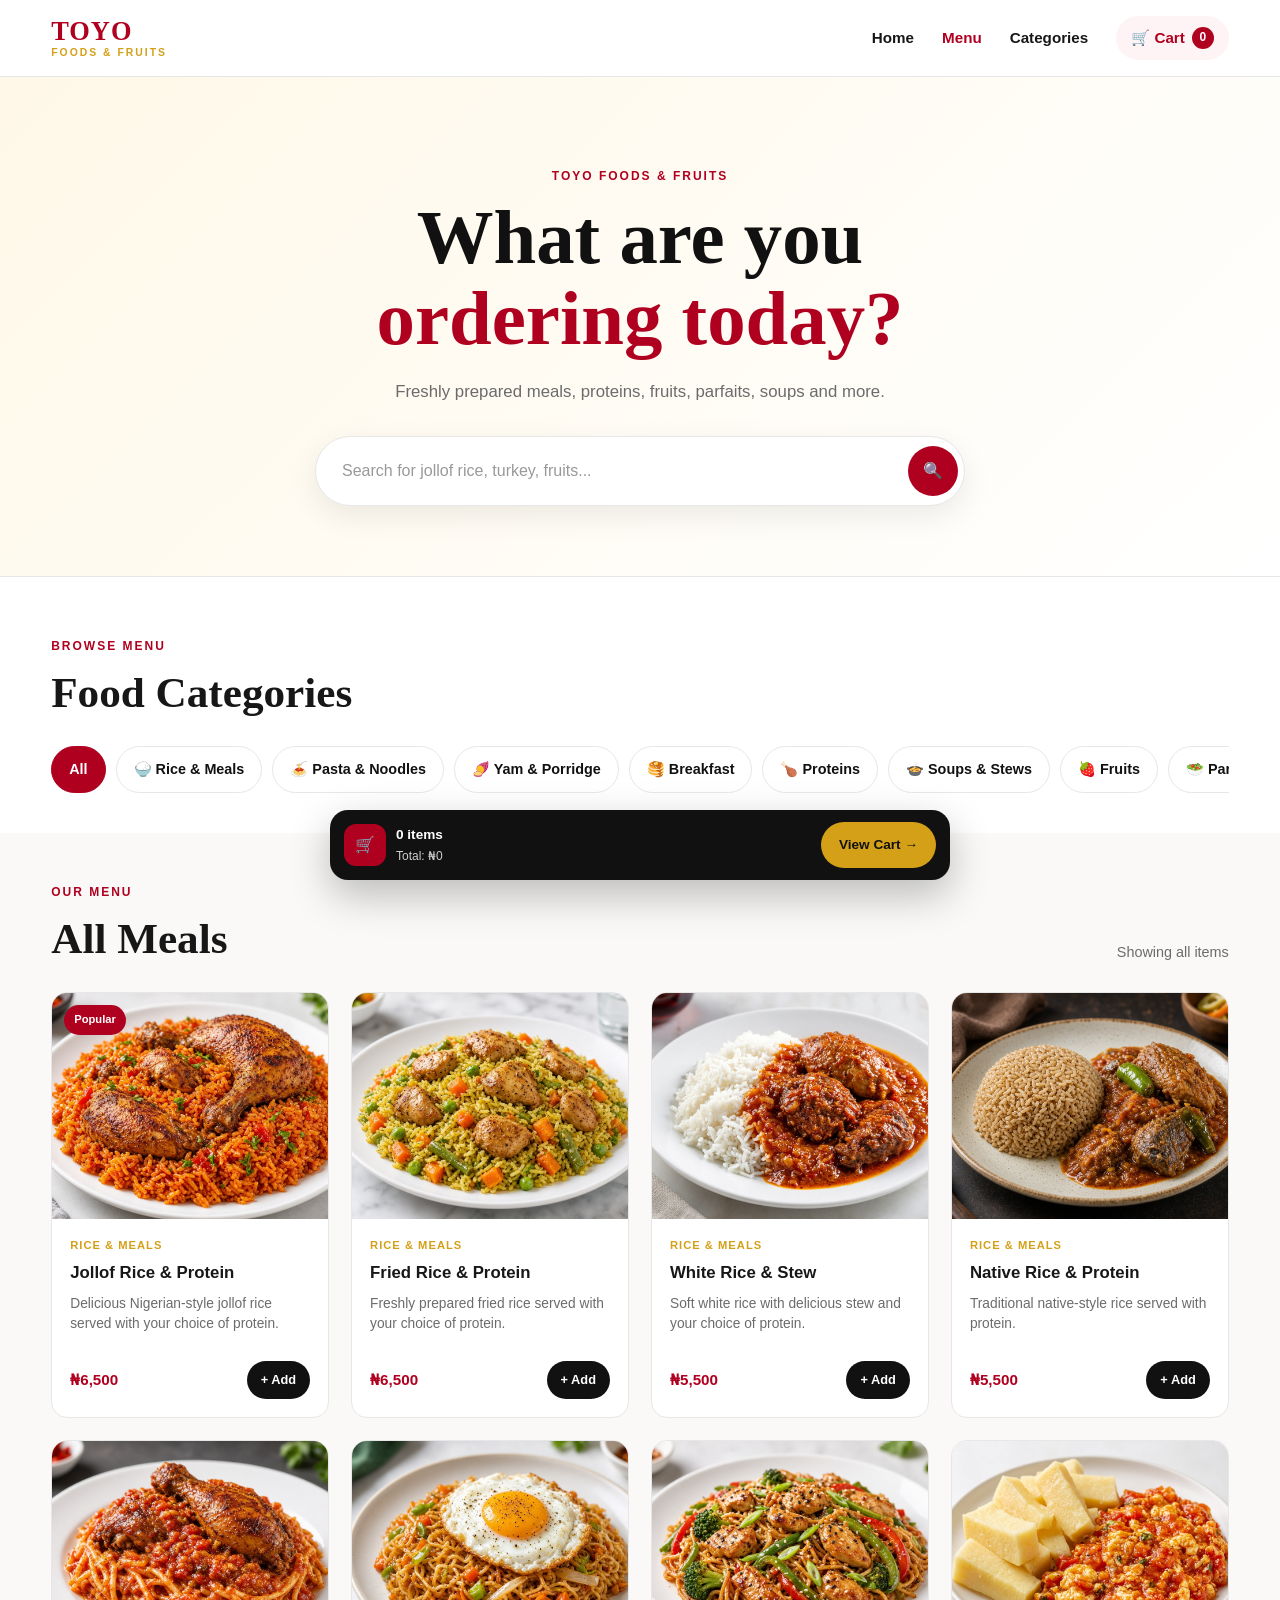
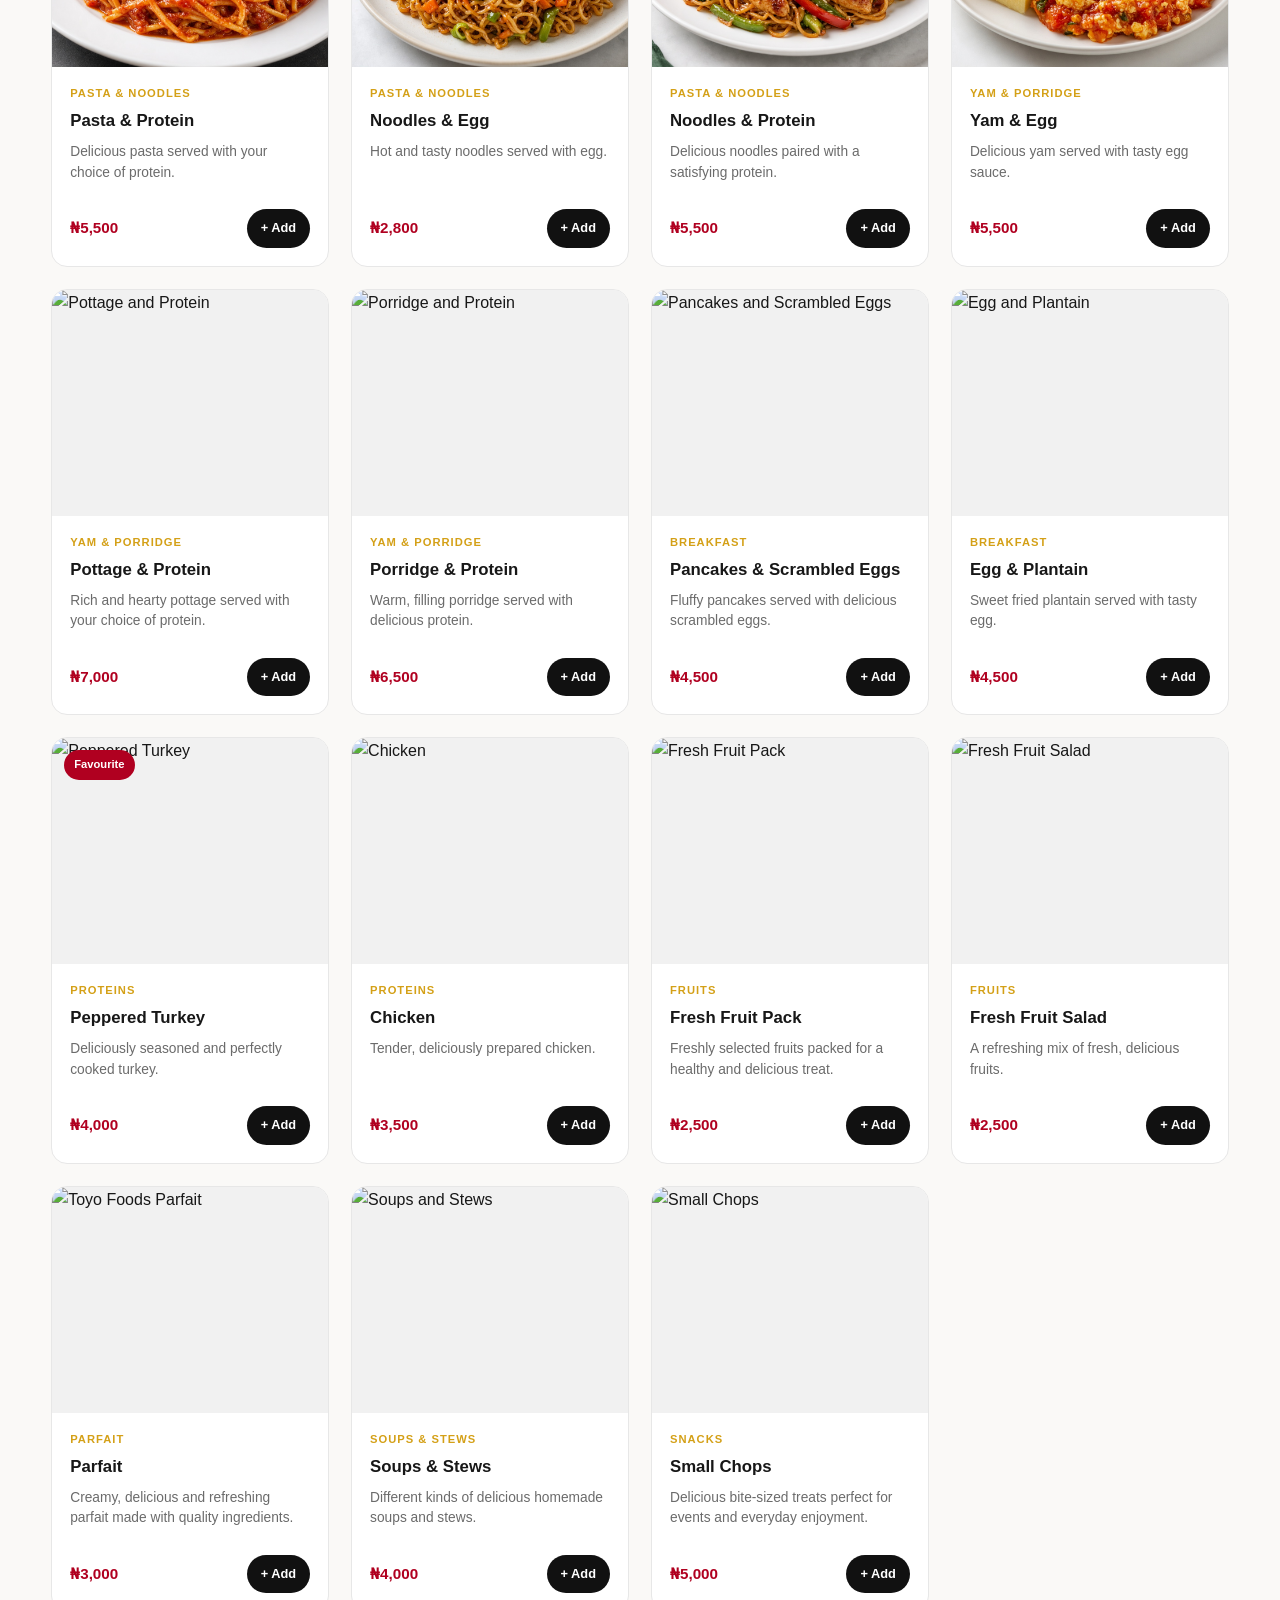
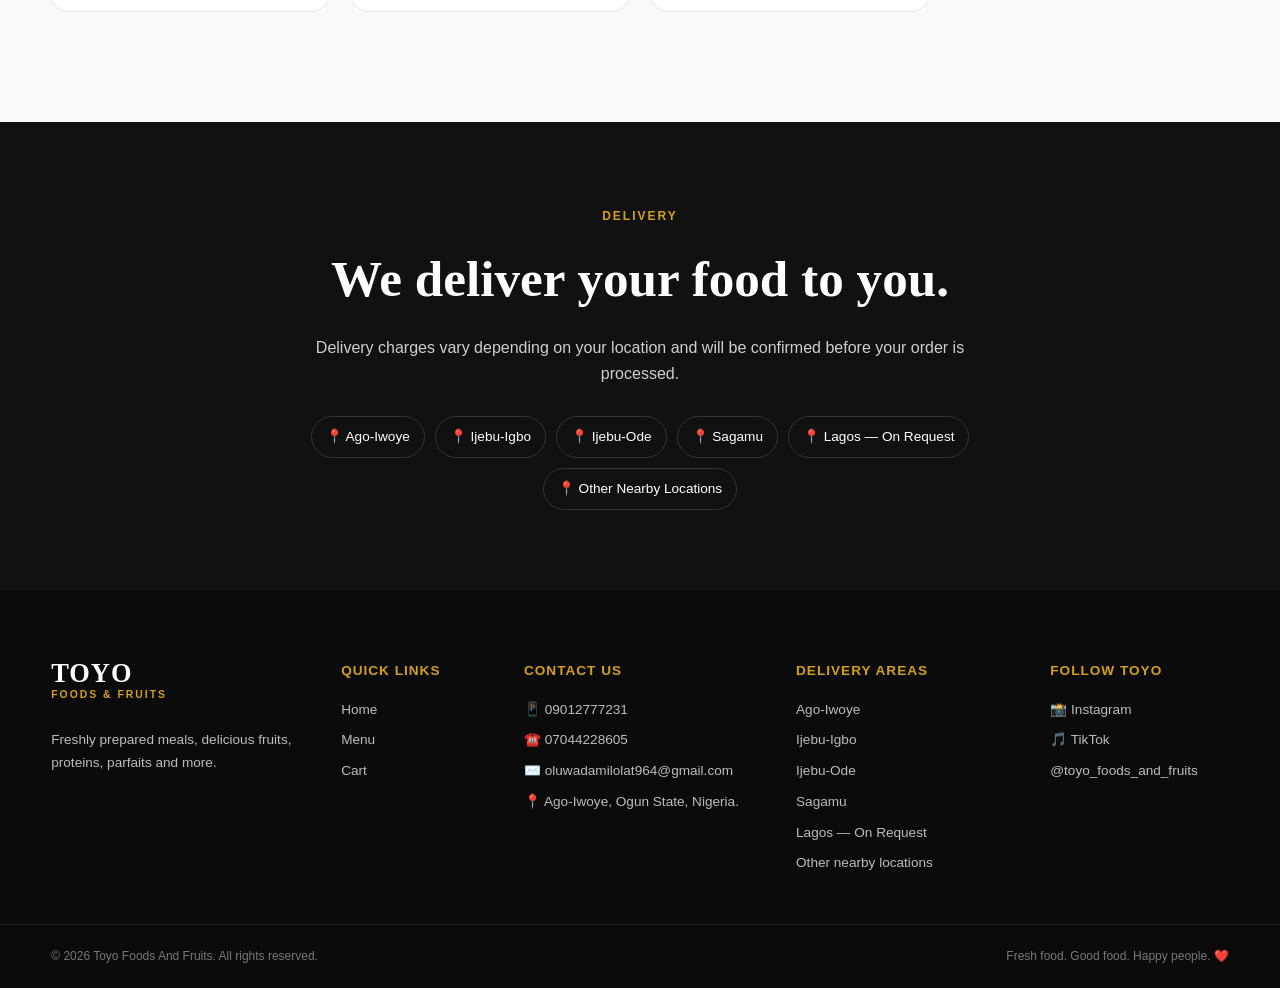
==== commit 1237ac49: "Update index.html" ====
--- a/index.html
+++ b/index.html
@@ -13,6 +13,7 @@
     <link rel="preconnect" href="https://fonts.gstatic.com" crossorigin>
     <link href="https://fonts.googleapis.com/css2?family=DM+Sans:wght@400;500;600;700&family=Playfair+Display:wght@600;700;800&display=swap" rel="stylesheet">
     <link rel="stylesheet" href="style.css">
+    <link rel="icon" type="image/x-icon" href="">
 </head>
 <body>
 
@@ -82,10 +83,9 @@
 
             <div class="product-grid" id="product-grid">
 
-                <!-- RICE & MEALS -->
                 <article class="product-card" data-category="rice" data-name="Jollof Rice and Protein">
                     <div class="product-image">
-                        <img src="https://images.unsplash.com/photo-1604329760661-e7b2c5e6d8e0?w=800&q=80" alt="Jollof Rice and Protein" loading="lazy">
+                        <img src="jollof.jpg">
                         <span class="product-badge">Popular</span>
                     </div>
                     <div class="product-info">
@@ -101,7 +101,7 @@
 
                 <article class="product-card" data-category="rice" data-name="Fried Rice and Protein">
                     <div class="product-image">
-                        <img src="https://answersafrica.com/wp-content/uploads/2016/02/nigerian-fried-rice.jpg" alt="Fried Rice and Protein" loading="lazy">
+                        <img src="FriedRice.jpg">
                     </div>
                     <div class="product-info">
                         <span class="product-category">Rice & Meals</span>
@@ -116,7 +116,8 @@
 
                 <article class="product-card" data-category="rice" data-name="White Rice and Stew">
                     <div class="product-image">
-                        <img src="https://images.unsplash.com/photo-1516684669134-de6f7c473a2a?w=800&q=80" alt="White Rice and Stew" loading="lazy">
+                        <img src="whiterice.jpg">
+                        
                     </div>
                     <div class="product-info">
                         <span class="product-category">Rice & Meals</span>
@@ -131,7 +132,7 @@
 
                 <article class="product-card" data-category="rice" data-name="Native Rice with Protein">
                     <div class="product-image">
-                        <img src="https://images.unsplash.com/photo-1586201375761-83865001e31c?w=800&q=80" alt="Native Rice with Protein" loading="lazy">
+                         <img src="ofada.jpg">
                     </div>
                     <div class="product-info">
                         <span class="product-category">Rice & Meals</span>
@@ -144,10 +145,9 @@
                     </div>
                 </article>
 
-                <!-- PASTA & NOODLES -->
                 <article class="product-card" data-category="pasta" data-name="Pasta and Protein">
                     <div class="product-image">
-                        <img src="https://images.unsplash.com/photo-1621996346565-e3dbc646d9a9?w=800&q=80" alt="Pasta and Protein" loading="lazy">
+                        <img src="pasta.jpg">
                     </div>
                     <div class="product-info">
                         <span class="product-category">Pasta & Noodles</span>
@@ -162,7 +162,7 @@
 
                 <article class="product-card" data-category="pasta" data-name="Noodles and Egg">
                     <div class="product-image">
-                        <img src="https://images.unsplash.com/photo-1569718212165-3a8278d5f624?w=800&q=80" alt="Noodles and Egg" loading="lazy">
+                        <img src="noodles.jpg">
                     </div>
                     <div class="product-info">
                         <span class="product-category">Pasta & Noodles</span>
@@ -177,7 +177,7 @@
 
                 <article class="product-card" data-category="pasta" data-name="Noodles and Protein">
                     <div class="product-image">
-                        <img src="https://images.unsplash.com/photo-1612929632978-d9d548359d96?w=800&q=80" alt="Noodles and Protein" loading="lazy">
+                        <img src="preminoodles.jpg">
                     </div>
                     <div class="product-info">
                         <span class="product-category">Pasta & Noodles</span>
@@ -190,10 +190,9 @@
                     </div>
                 </article>
 
-                <!-- YAM & PORRIDGE -->
                 <article class="product-card" data-category="yam" data-name="Yam and Egg">
                     <div class="product-image">
-                        <img src="https://images.unsplash.com/photo-1604329760661-e7b2c5e6d8e0?w=800&q=80" alt="Yam and Egg" loading="lazy">
+                        <img src="yame.jpg">
                     </div>
                     <div class="product-info">
                         <span class="product-category">Yam & Porridge</span>
@@ -223,7 +222,7 @@
 
                 <article class="product-card" data-category="yam" data-name="Porridge and Protein">
                     <div class="product-image">
-                        <img src="https://images.unsplash.com/photo-1547592166-23ac45744acd?w=800&q=80" alt="Porridge and Protein" loading="lazy">
+                        <img src="https://images.unsplash.com/photo-1541544741938-0af808871cc0?w=800&q=80" alt="Porridge and Protein" loading="lazy">
                     </div>
                     <div class="product-info">
                         <span class="product-category">Yam & Porridge</span>
@@ -236,7 +235,6 @@
                     </div>
                 </article>
 
-                <!-- BREAKFAST -->
                 <article class="product-card" data-category="breakfast" data-name="Pancakes and Scrambled Eggs">
                     <div class="product-image">
                         <img src="https://images.unsplash.com/photo-1528207776546-365bb710ee93?w=800&q=80" alt="Pancakes and Scrambled Eggs" loading="lazy">
@@ -254,7 +252,7 @@
 
                 <article class="product-card" data-category="breakfast" data-name="Egg and Plantain">
                     <div class="product-image">
-                        <img src="https://images.unsplash.com/photo-1604329760661-e7b2c5e6d8e0?w=800&q=80" alt="Egg and Plantain" loading="lazy">
+                        <img src="https://images.unsplash.com/photo-1594221708779-74ae338d1968?w=800&q=80" alt="Egg and Plantain" loading="lazy">
                     </div>
                     <div class="product-info">
                         <span class="product-category">Breakfast</span>
@@ -267,7 +265,6 @@
                     </div>
                 </article>
 
-                <!-- PROTEINS -->
                 <article class="product-card" data-category="protein" data-name="Peppered Turkey">
                     <div class="product-image">
                         <img src="https://images.unsplash.com/photo-1604503468506-a8da13d82791?w=800&q=80" alt="Peppered Turkey" loading="lazy">
@@ -299,7 +296,6 @@
                     </div>
                 </article>
 
-                <!-- FRUITS -->
                 <article class="product-card" data-category="fruits" data-name="Fruit Pack">
                     <div class="product-image">
                         <img src="https://images.unsplash.com/photo-1610832958506-aa56368176cf?w=800&q=80" alt="Fresh Fruit Pack" loading="lazy">
@@ -330,7 +326,6 @@
                     </div>
                 </article>
 
-                <!-- PARFAIT -->
                 <article class="product-card" data-category="parfait" data-name="Parfait">
                     <div class="product-image">
                         <img src="https://images.unsplash.com/photo-1488477181946-6428a0291777?w=800&q=80" alt="Toyo Foods Parfait" loading="lazy">
@@ -346,10 +341,9 @@
                     </div>
                 </article>
 
-                <!-- SOUPS & STEWS -->
                 <article class="product-card" data-category="soups" data-name="Soups and Stews">
                     <div class="product-image">
-                        <img src="https://images.unsplash.com/photo-1547592166-23ac45744acd?w=800&q=80" alt="Soups and Stews" loading="lazy">
+                        <img src="https://images.unsplash.com/photo-1547592180-85f173990554?w=800&q=80" alt="Soups and Stews" loading="lazy">
                     </div>
                     <div class="product-info">
                         <span class="product-category">Soups & Stews</span>
@@ -362,7 +356,6 @@
                     </div>
                 </article>
 
-                <!-- SMALL CHOPS -->
                 <article class="product-card" data-category="snacks" data-name="Small Chops">
                     <div class="product-image">
                         <img src="https://images.unsplash.com/photo-1626082927389-6cd097cdc6ec?w=800&q=80" alt="Small Chops" loading="lazy">
@@ -458,6 +451,6 @@
     </div>
 </footer>
 
-<script src="js/script.js"></script>
+<script src="script.js"></script>
 </body>
 </html>
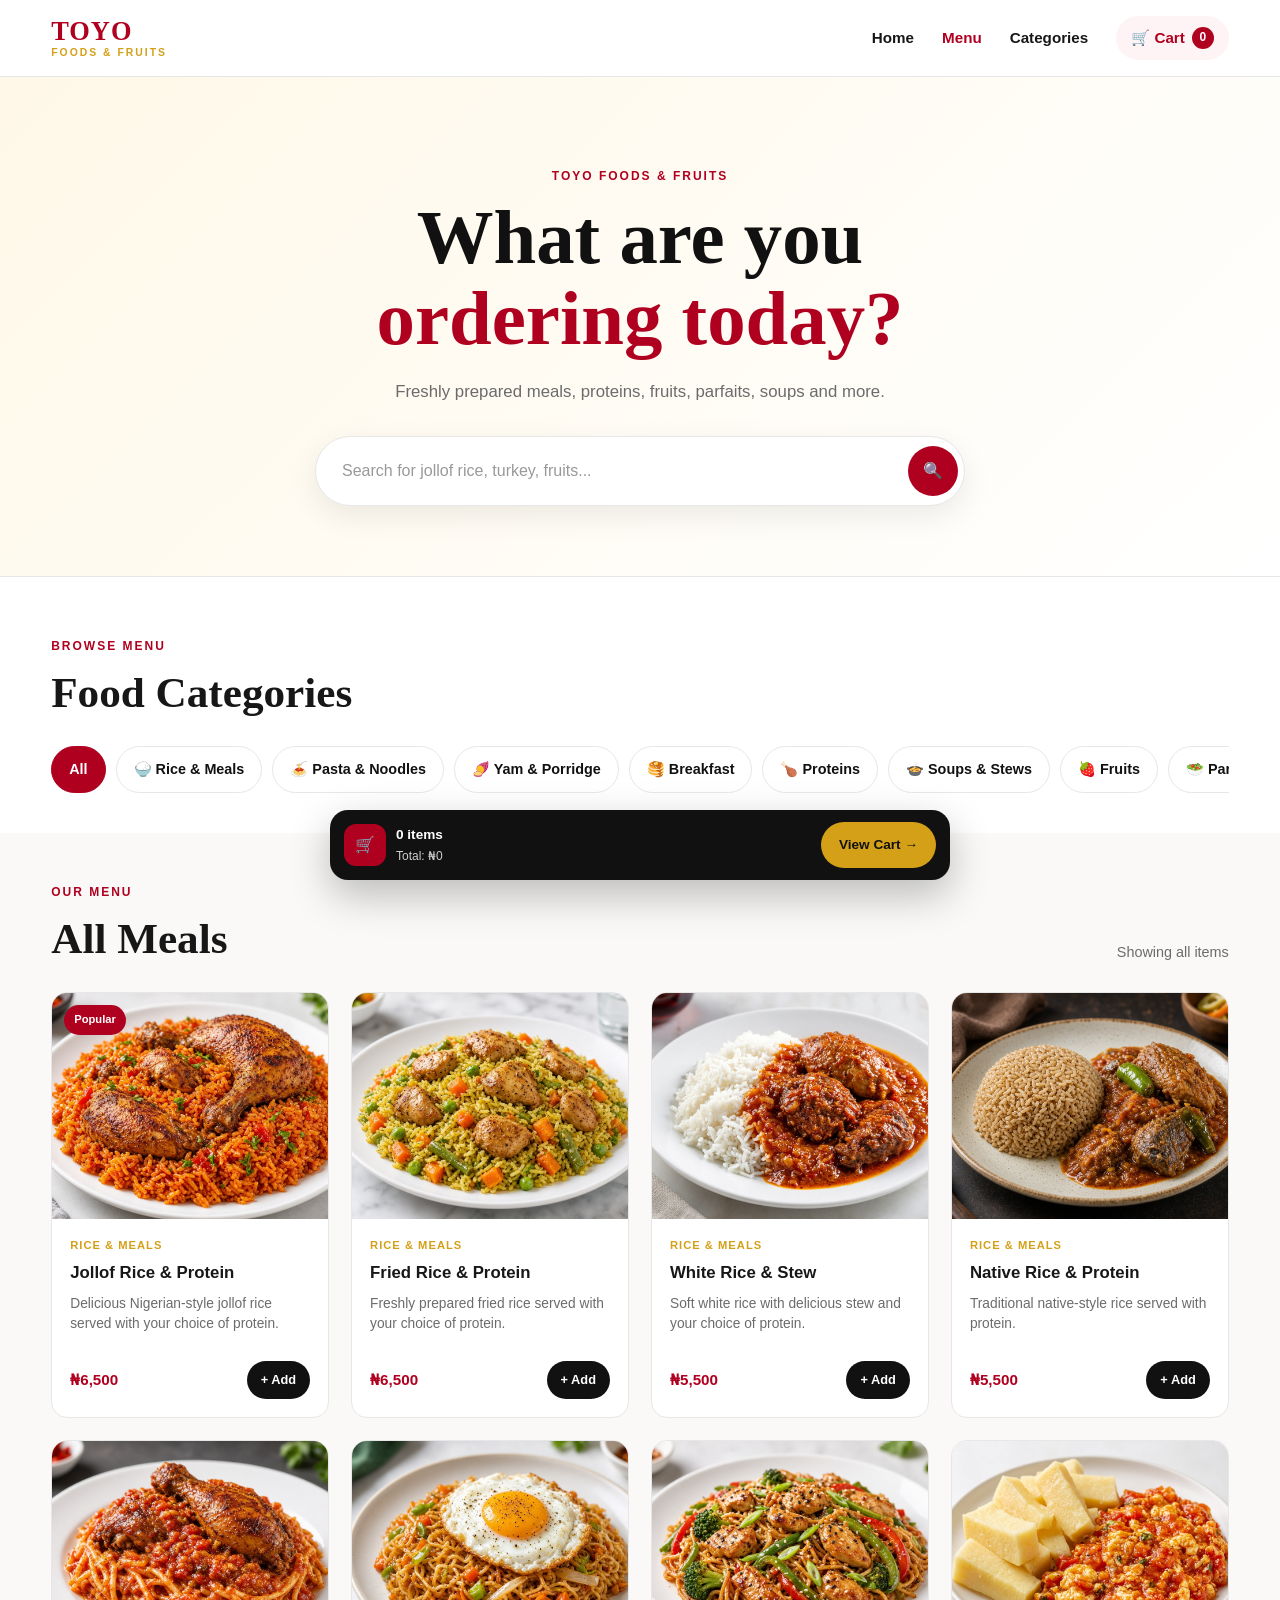
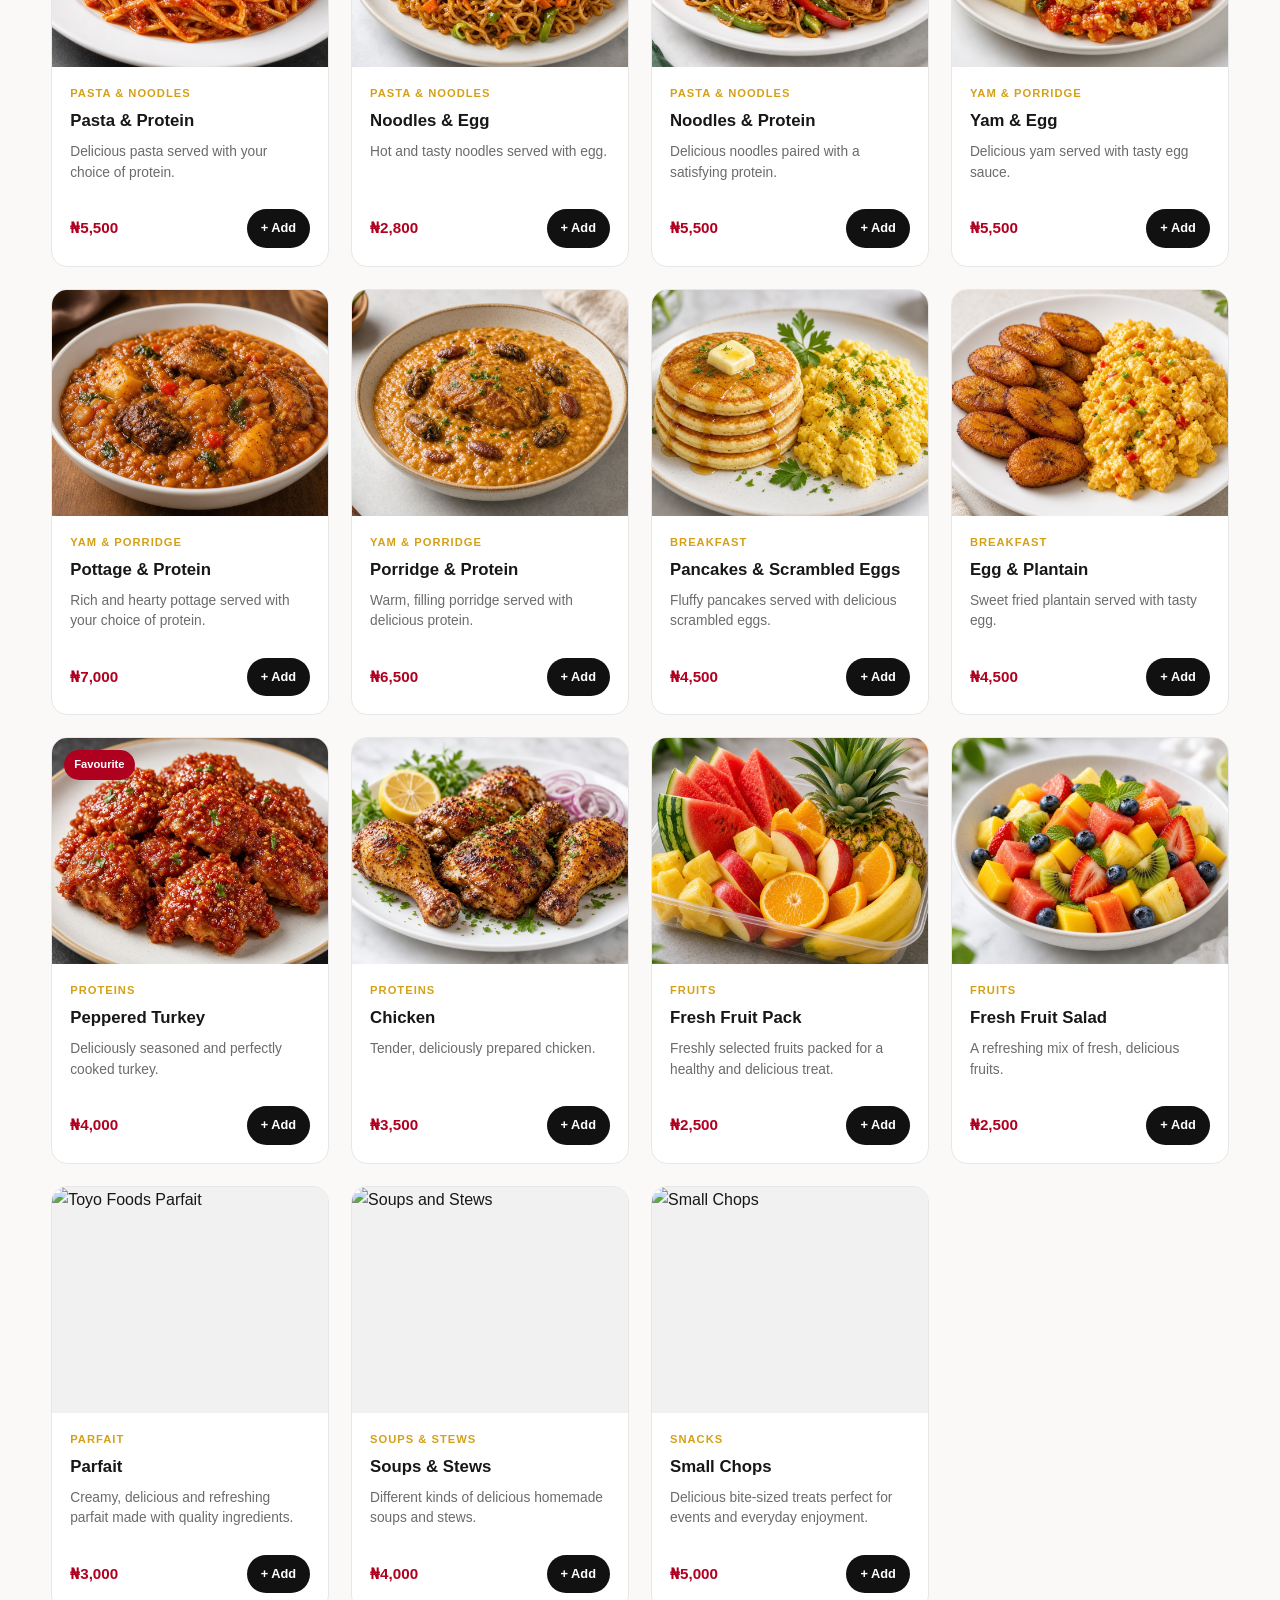
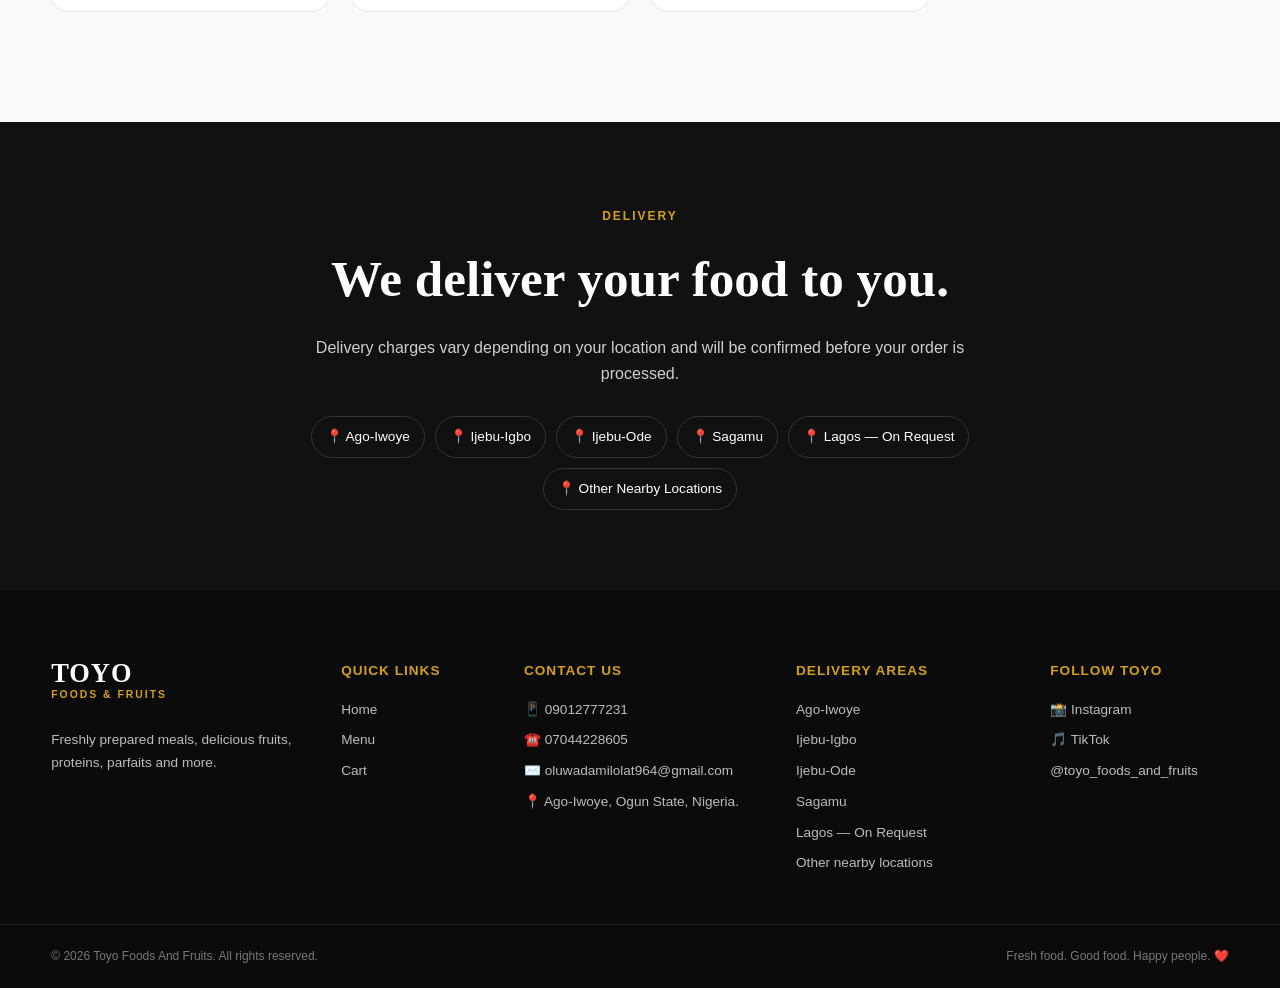
==== commit 326d6ae2: "Update print statement from 'Hello' to 'Goodbye'" ====
--- a/index.html
+++ b/index.html
@@ -207,7 +207,7 @@
 
                 <article class="product-card" data-category="yam" data-name="Pottage and Protein">
                     <div class="product-image">
-                        <img src="https://images.unsplash.com/photo-1547592166-23ac45744acd?w=800&q=80" alt="Pottage and Protein" loading="lazy">
+                        <img src="pottage.jpg">
                     </div>
                     <div class="product-info">
                         <span class="product-category">Yam & Porridge</span>
@@ -222,7 +222,7 @@
 
                 <article class="product-card" data-category="yam" data-name="Porridge and Protein">
                     <div class="product-image">
-                        <img src="https://images.unsplash.com/photo-1541544741938-0af808871cc0?w=800&q=80" alt="Porridge and Protein" loading="lazy">
+                        <img src="porridge.jpg">
                     </div>
                     <div class="product-info">
                         <span class="product-category">Yam & Porridge</span>
@@ -237,7 +237,7 @@
 
                 <article class="product-card" data-category="breakfast" data-name="Pancakes and Scrambled Eggs">
                     <div class="product-image">
-                        <img src="https://images.unsplash.com/photo-1528207776546-365bb710ee93?w=800&q=80" alt="Pancakes and Scrambled Eggs" loading="lazy">
+                        <img src="pancakes.jpg">
                     </div>
                     <div class="product-info">
                         <span class="product-category">Breakfast</span>
@@ -252,7 +252,7 @@
 
                 <article class="product-card" data-category="breakfast" data-name="Egg and Plantain">
                     <div class="product-image">
-                        <img src="https://images.unsplash.com/photo-1594221708779-74ae338d1968?w=800&q=80" alt="Egg and Plantain" loading="lazy">
+                        <img src="plaintain.jpg">
                     </div>
                     <div class="product-info">
                         <span class="product-category">Breakfast</span>
@@ -267,7 +267,7 @@
 
                 <article class="product-card" data-category="protein" data-name="Peppered Turkey">
                     <div class="product-image">
-                        <img src="https://images.unsplash.com/photo-1604503468506-a8da13d82791?w=800&q=80" alt="Peppered Turkey" loading="lazy">
+                        <img src="turkey.jpg" loading="lazy">
                         <span class="product-badge">Favourite</span>
                     </div>
                     <div class="product-info">
@@ -283,7 +283,7 @@
 
                 <article class="product-card" data-category="protein" data-name="Chicken">
                     <div class="product-image">
-                        <img src="https://images.unsplash.com/photo-1598103442097-8b74394b95c6?w=800&q=80" alt="Chicken" loading="lazy">
+                        <img src="chicken.jpg" alt="Chicken" loading="lazy">
                     </div>
                     <div class="product-info">
                         <span class="product-category">Proteins</span>
@@ -298,7 +298,7 @@
 
                 <article class="product-card" data-category="fruits" data-name="Fruit Pack">
                     <div class="product-image">
-                        <img src="https://images.unsplash.com/photo-1610832958506-aa56368176cf?w=800&q=80" alt="Fresh Fruit Pack" loading="lazy">
+                        <img src="Fruitpack.jpg" alt="Fresh Fruit Pack" loading="lazy">
                     </div>
                     <div class="product-info">
                         <span class="product-category">Fruits</span>
@@ -313,7 +313,7 @@
 
                 <article class="product-card" data-category="fruits" data-name="Fruit Salad">
                     <div class="product-image">
-                        <img src="https://images.unsplash.com/photo-1564093497595-593b96d80180?w=800&q=80" alt="Fresh Fruit Salad" loading="lazy">
+                        <img src="salad.jpg">
                     </div>
                     <div class="product-info">
                         <span class="product-category">Fruits</span>
